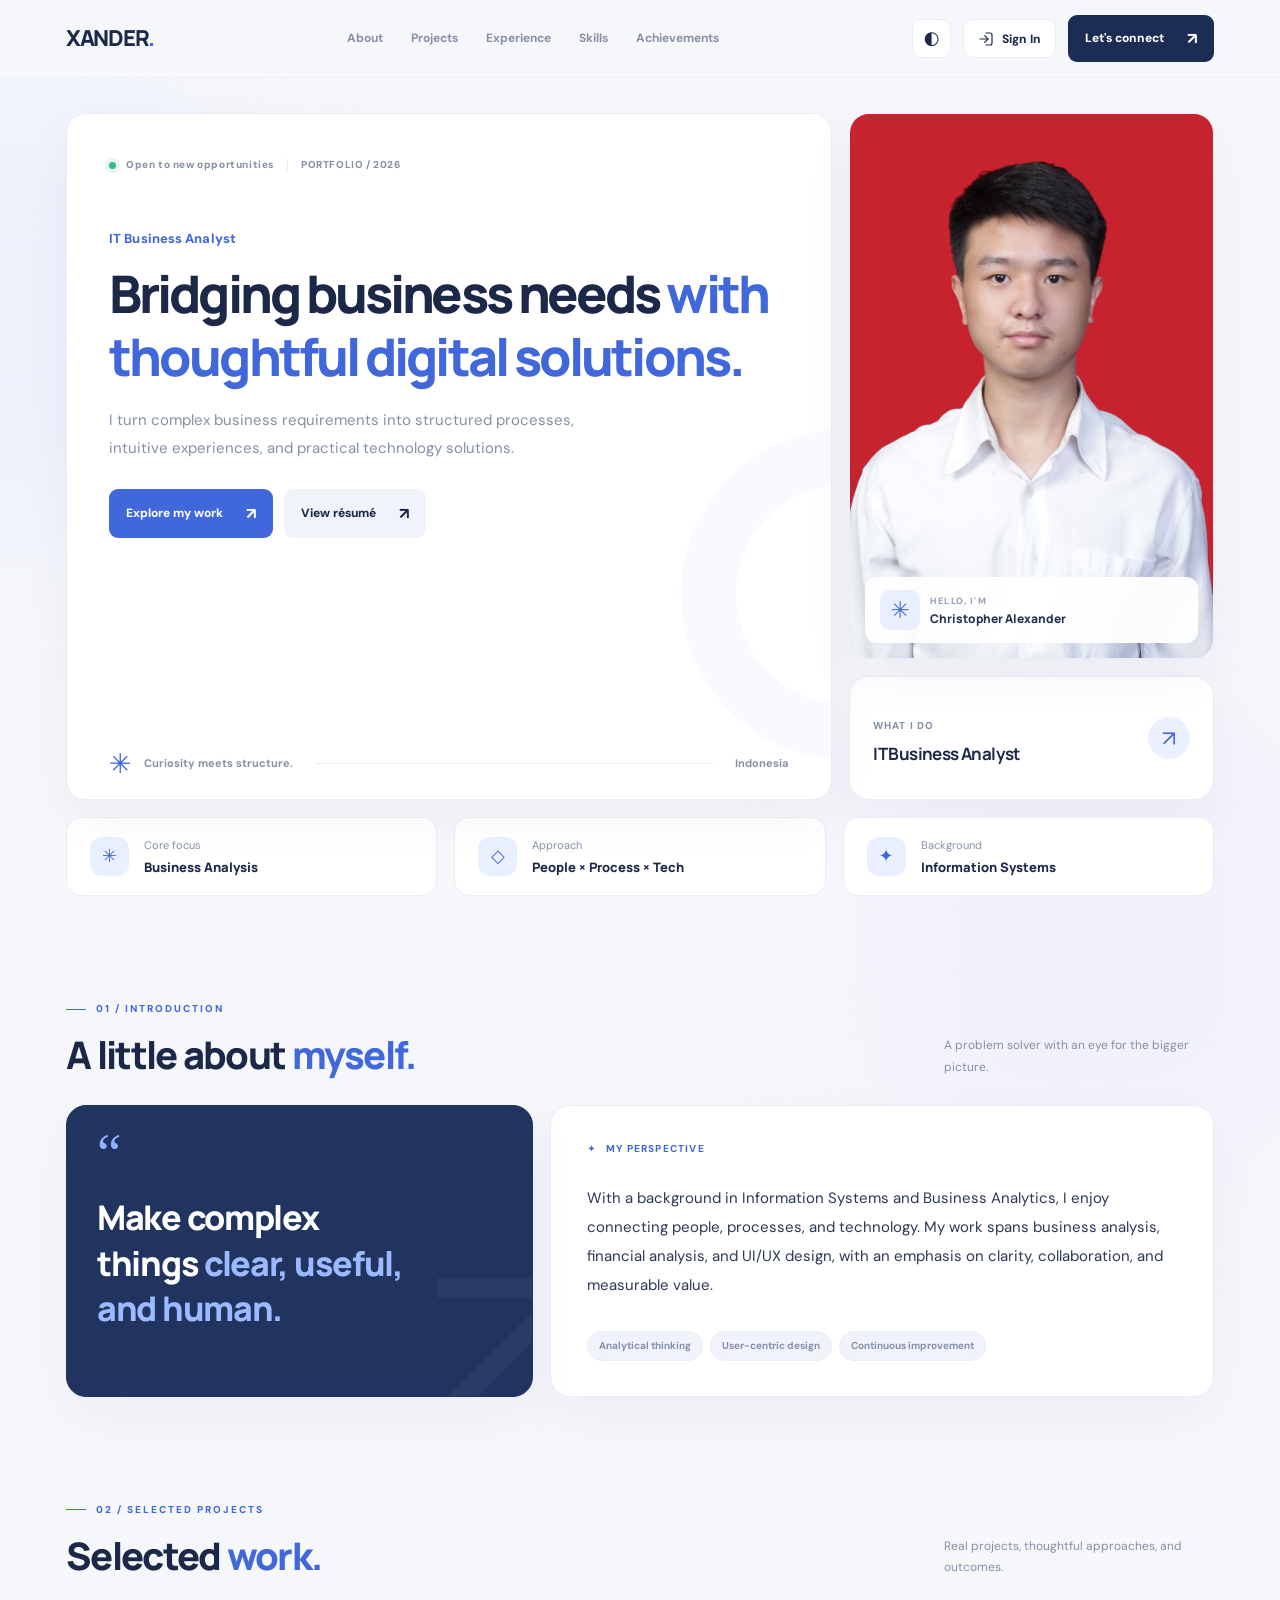
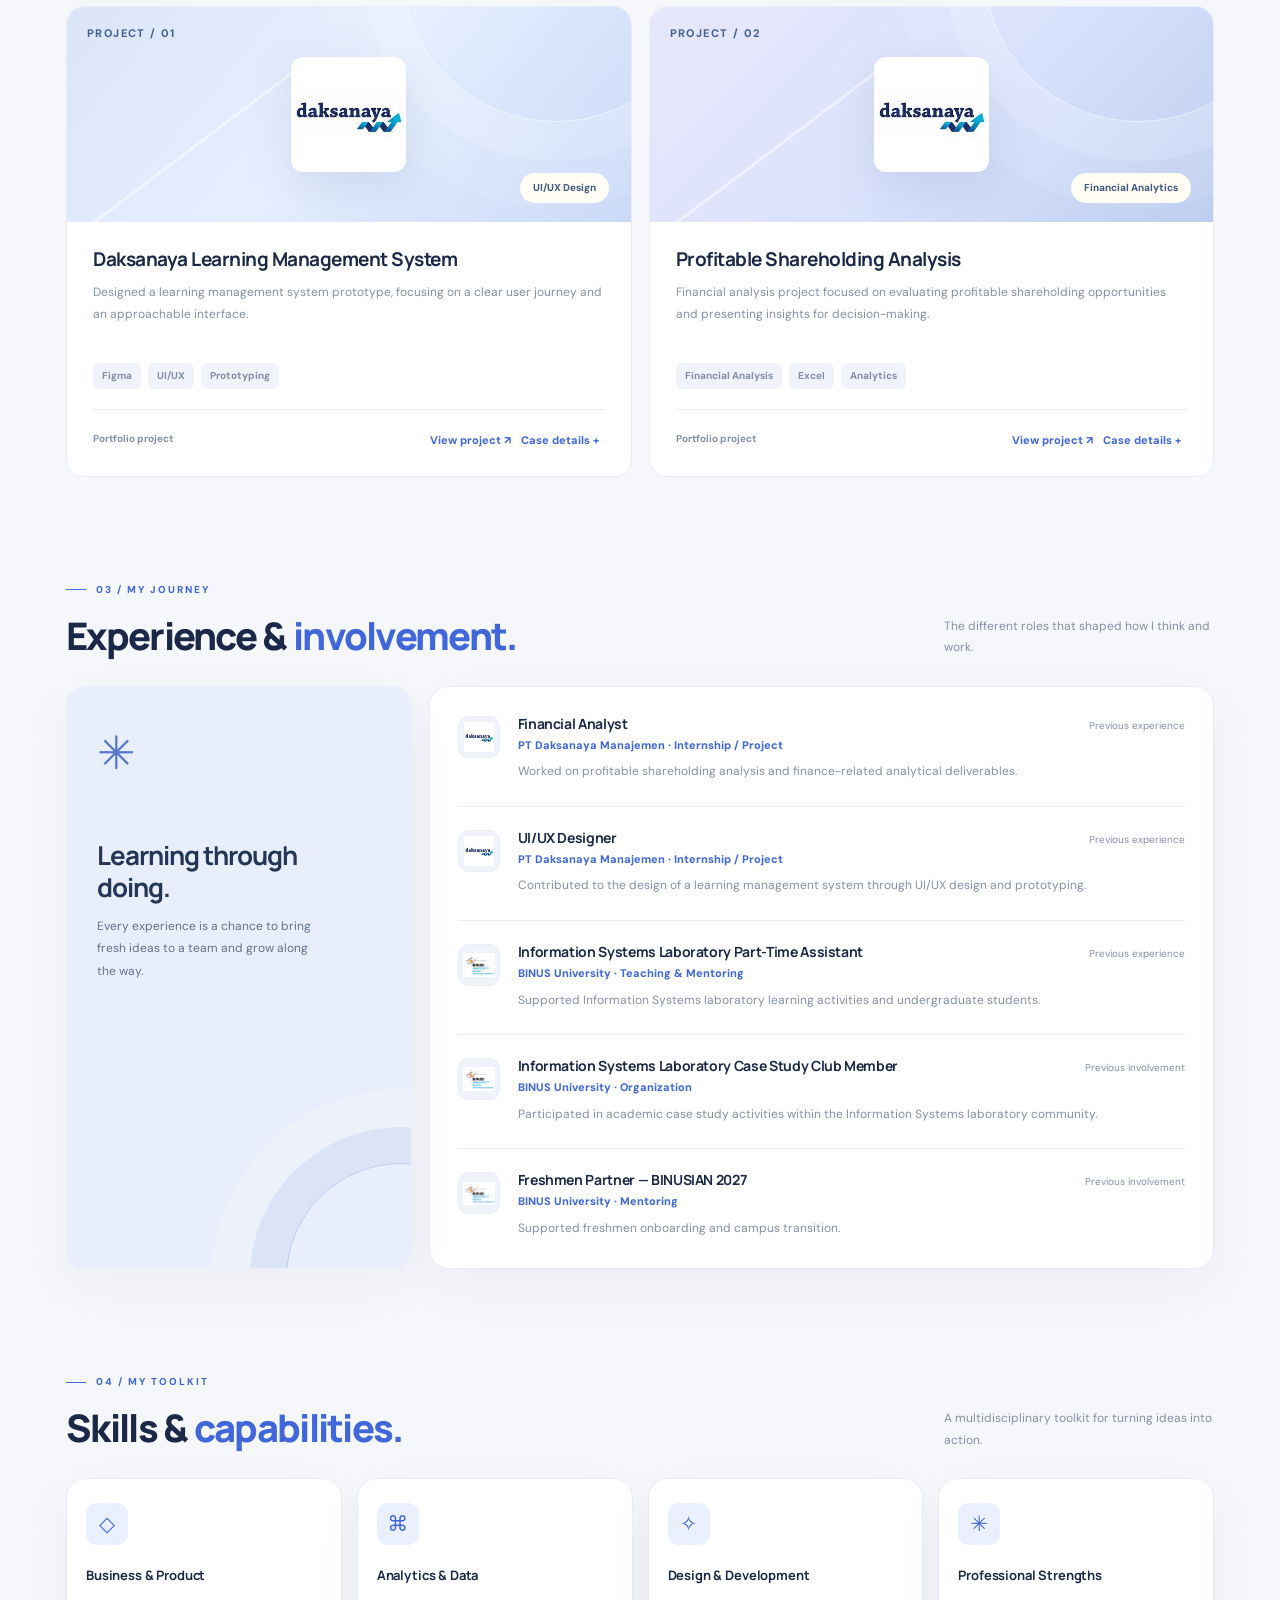
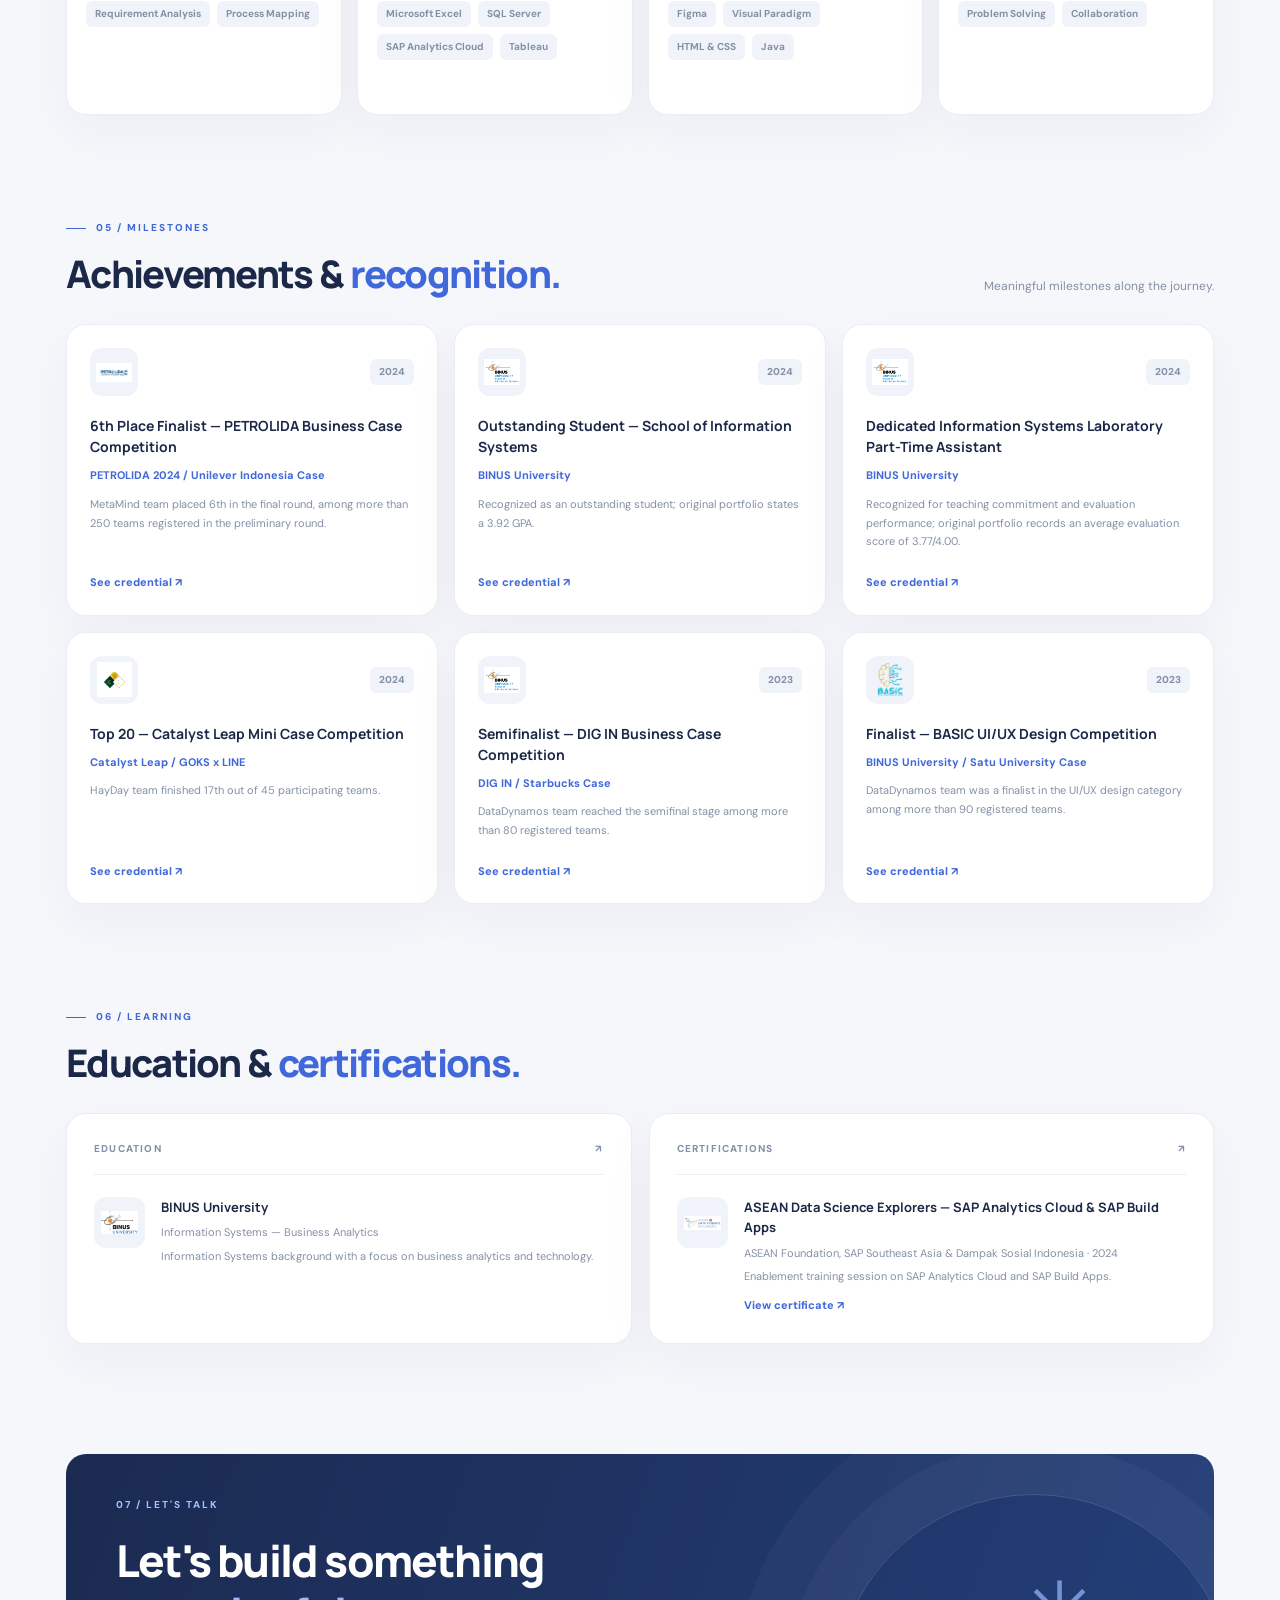
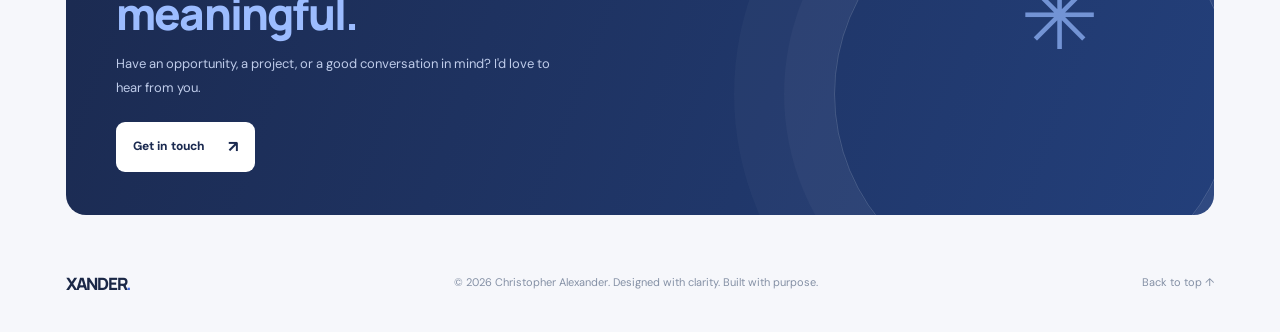
==== index.html @ 8db1879c "Initial commit - Xander Portfolio Website Initial commit - Xander Portfolio Website" ====
<!doctype html>
<html lang="en">
<head>
  <meta charset="UTF-8">
  <meta name="viewport" content="width=device-width, initial-scale=1">
  <meta name="theme-color" content="#f7f8fc">
  <meta name="description" content="Portfolio — selected work, experience, and insights in business analysis and technology.">
  <title>Christopher Alexander | Portfolio</title>
  <link rel="icon" type="image/svg+xml" href="assets/favicon.svg">
  <link rel="preconnect" href="https://fonts.googleapis.com">
  <link rel="preconnect" href="https://fonts.gstatic.com" crossorigin>
  <link href="https://fonts.googleapis.com/css2?family=DM+Sans:wght@400;500;600;700&family=Manrope:wght@400;500;600;700;800&display=swap" rel="stylesheet">
  <link rel="stylesheet" href="css/site.css">
  <script src="data/portfolio-fallback.js" defer></script>
  <script src="js/site.js" defer></script>
</head>
<body>
  <a class="skip-link" href="#main">Skip to content</a>
  <div class="ambient ambient-left" aria-hidden="true"></div>
  <div class="ambient ambient-right" aria-hidden="true"></div>
  <header class="site-header">
    <div class="shell header-inner">
      <a class="brand" id="brand" href="#top" aria-label="Back to top">XANDER<span class="brand-dot">.</span></a>
      <nav class="desktop-nav" aria-label="Main navigation">
        <a href="#about">About</a><a href="#work">Projects</a><a href="#experience">Experience</a><a href="#skills">Skills</a><a href="#achievements">Achievements</a>
      </nav>
      <div class="header-actions">
        <button class="theme-toggle" type="button" id="theme-toggle" title="Toggle color theme" aria-label="Toggle color theme">◐</button>
        <a class="header-sign-in" href="Sign-In.html" aria-label="Sign in to portfolio CMS">
          <svg viewBox="0 0 24 24" fill="none" stroke="currentColor" stroke-width="1.8" stroke-linecap="round" stroke-linejoin="round" aria-hidden="true" focusable="false"><path d="M10 17l5-5-5-5"/><path d="M15 12H3"/><path d="M12 3h6a3 3 0 0 1 3 3v12a3 3 0 0 1-3 3h-6"/></svg>
          <span>Sign In</span>
        </a>
        <a class="header-contact" href="#contact">Let's connect <span>↗</span></a>
        <button class="mobile-menu-btn" type="button" id="mobile-menu-btn" aria-label="Open navigation" aria-expanded="false">☰</button>
      </div>
    </div>
    <nav id="mobile-nav" class="mobile-nav shell" aria-label="Mobile navigation" hidden>
      <a href="#about">About</a><a href="#work">Projects</a><a href="#experience">Experience</a><a href="#skills">Skills</a><a href="#achievements">Achievements</a><a href="#contact">Contact</a>
    </nav>
  </header>
  <main id="main">
    <section id="top" class="shell hero-section">
      <div class="hero-grid">
        <div class="hero-main surface">
          <div class="intro-line"><span class="signal"></span><span id="availability">Open to new opportunities</span><span class="intro-line-separator"></span><span id="eyebrow">PORTFOLIO / 2026</span></div>
          <p class="hero-overline" id="hero-role">IT Business Analyst</p>
          <h1 id="hero-headline">Bridging business needs with <span>thoughtful digital solutions.</span></h1>
          <p class="hero-copy" id="hero-intro">I turn business requirements into meaningful digital experiences.</p>
          <div class="hero-buttons">
            <a class="btn btn-primary" href="#work">Explore my work <span>↗</span></a>
            <a class="btn btn-soft" id="cv-link" href="#" target="_blank" rel="noopener noreferrer">View résumé <span>↗</span></a>
          </div>
          <div class="hero-bottom"><span class="grid-mark">✳</span><span>Curiosity meets structure.</span><span class="hero-bottom-rule"></span><span id="hero-location">Indonesia</span></div>
        </div>
        <div class="hero-side">
          <div class="portrait-card surface">
            <img id="portrait" src="assets/profile.jpg" alt="Portrait of Christopher Alexander Sutandhya">
            <div class="portrait-caption"><span class="portrait-icon">✳</span><span><small>HELLO, I'M</small><strong id="portrait-name">Christopher Alexander</strong></span></div>
          </div>
          <div class="identity-card surface"><div><span class="meta-label">WHAT I DO</span><h2 id="identity-role">Business analysis<br>& digital solutions.</h2></div><span class="identity-icon">↗</span></div>
        </div>
      </div>
      <div id="highlights" class="highlights-grid"></div>
    </section>

    <section id="about" class="shell block-section section-reveal">
      <div class="section-heading section-heading-split"><div><p class="section-kicker"><span class="kicker-line"></span>01 / INTRODUCTION</p><h2>A little about <em>myself.</em></h2></div><p class="section-aside">A problem solver with an eye for the bigger picture.</p></div>
      <div class="about-grid"><div class="about-quote surface"><span class="quote-glyph">“</span><p>Make complex things <span>clear, useful, and human.</span></p><div class="quote-decoration">↗</div></div><div class="about-description surface"><div class="about-caption"><span class="mini-star">✦</span> MY PERSPECTIVE</div><p id="about-text"></p><div class="about-tags" id="about-tags"><span>Analytical thinking</span><span>User-centric design</span><span>Continuous improvement</span></div></div></div>
    </section>

    <section id="work" class="shell block-section section-reveal">
      <div class="section-heading"><div><p class="section-kicker"><span class="kicker-line"></span>02 / SELECTED PROJECTS</p><h2>Selected <em>work.</em></h2></div><p class="section-aside">Real projects, thoughtful approaches, and outcomes.</p></div>
      <div id="projects-list" class="projects-grid"></div>
      <div id="projects-empty" class="empty-state" hidden>No published projects yet.</div>
    </section>

    <section id="experience" class="shell block-section section-reveal">
      <div class="section-heading"><div><p class="section-kicker"><span class="kicker-line"></span>03 / MY JOURNEY</p><h2>Experience & <em>involvement.</em></h2></div><p class="section-aside">The different roles that shaped how I think and work.</p></div>
      <div class="experience-grid"><div class="exp-intro surface"><div class="exp-intro-star">✳</div><h3>Learning through doing.</h3><p>Every experience is a chance to bring fresh ideas to a team and grow along the way.</p><div class="exp-intro-orbit" aria-hidden="true"></div></div><div class="timeline surface" id="experience-list"></div></div>
    </section>

    <section id="skills" class="shell block-section section-reveal"><div class="section-heading"><div><p class="section-kicker"><span class="kicker-line"></span>04 / MY TOOLKIT</p><h2>Skills & <em>capabilities.</em></h2></div><p class="section-aside">A multidisciplinary toolkit for turning ideas into action.</p></div><div id="skills-list" class="skills-grid"></div></section>

    <section id="achievements" class="shell block-section section-reveal"><div class="section-heading"><div><p class="section-kicker"><span class="kicker-line"></span>05 / MILESTONES</p><h2>Achievements & <em>recognition.</em></h2></div><p class="section-aside">Meaningful milestones along the journey.</p></div><div id="achievements-list" class="awards-grid"></div></section>

    <section id="credentials" class="shell block-section section-reveal"><div class="section-heading"><div><p class="section-kicker"><span class="kicker-line"></span>06 / LEARNING</p><h2>Education & <em>certifications.</em></h2></div></div><div class="credentials-grid"><div class="credential-panel surface"><div class="panel-top"><span>EDUCATION</span><span>↗</span></div><div id="education-list"></div></div><div class="credential-panel surface"><div class="panel-top"><span>CERTIFICATIONS</span><span>↗</span></div><div id="certifications-list"></div></div></div></section>

    <section id="contact" class="shell contact-section section-reveal"><div class="contact-panel"><div class="contact-orb" aria-hidden="true"></div><p class="section-kicker contact-kicker">07 / LET'S TALK</p><h2>Let's build something <em>meaningful.</em></h2><p>Have an opportunity, a project, or a good conversation in mind? I'd love to hear from you.</p><div class="contact-actions"><a id="email-link" class="btn btn-white" href="mailto:christalexander2004@gmail.com">Get in touch <span>↗</span></a><a id="linkedin-link" class="contact-link" hidden>LinkedIn ↗</a><a id="github-link" class="contact-link" hidden>GitHub ↗</a></div><span class="contact-corner">✳</span></div></section>
  </main>
  <footer class="shell footer"><a class="brand footer-brand" href="#top" id="footer-brand">XANDER<span class="brand-dot">.</span></a><span id="footer-copy">© 2026 Christopher Alexander. Designed with clarity. Built with purpose.</span><a id="admin-link" href="Sign-In.html" hidden>Admin</a><a href="#top">Back to top ↑</a></footer>
  <div id="site-error" role="alert" class="load-error" hidden>Portfolio data could not be loaded. Check that data/portfolio.json and data/portfolio-fallback.js exist and are valid.</div>
</body>
</html>
---- css/site.css ----
:root{--bg:#f6f7fb;--surface:#fff;--ink:#1b2847;--text:#2c3855;--muted:#8490a5;--line:#e9edf5;--blue:#4168da;--blue-2:#688fea;--pale:#eaf0ff;--shade:#f0f3fa;--shadow:0 18px 54px rgba(36,52,88,.045);color-scheme:light;scroll-behavior:smooth}
:root[data-theme=dark]{--bg:#101629;--surface:#19223a;--ink:#edf3ff;--text:#ccd5e8;--muted:#9ba9c4;--line:#2c3651;--blue:#8aa9ff;--blue-2:#7595fa;--pale:#273556;--shade:#222e4b;--shadow:0 18px 54px rgba(0,0,0,.12);color-scheme:dark}
:root[data-accent=violet]{--blue:#8260d5;--blue-2:#a68df0;--pale:#f0eafe}
:root[data-accent=teal]{--blue:#159c98;--blue-2:#41b7b0;--pale:#e5f7f5}
*,*:before,*:after{box-sizing:border-box}html{overflow-x:clip}body{margin:0;min-width:320px;background:var(--bg);color:var(--text);font-family:'DM Sans',system-ui,sans-serif;font-size:15px;line-height:1.6;-webkit-font-smoothing:antialiased}h1,h2,h3,h4,p{margin-top:0}h1,h2,h3,h4,.brand{font-family:Manrope,system-ui,sans-serif}h1,h2,h3{color:var(--ink);line-height:1.21}a{color:inherit;text-decoration:none}button{font:inherit;cursor:pointer}img{display:block;max-width:100%}.shell{max-width:1192px;margin-inline:auto;padding-inline:22px}.surface{background:var(--surface);border:1px solid var(--line);border-radius:20px;box-shadow:var(--shadow)}.skip-link{position:absolute;top:-100px;left:16px;z-index:100;background:var(--surface);padding:12px}.skip-link:focus{top:12px}.ambient{position:absolute;z-index:-1;pointer-events:none;filter:blur(75px);opacity:.44}.ambient-left{width:420px;height:420px;top:100px;left:-210px;background:#e0eafe}.ambient-right{width:380px;height:400px;right:0;top:740px;background:#e8e8ff}body{overflow-x:hidden}.site-header{position:sticky;top:0;z-index:30;background:color-mix(in srgb,var(--bg) 86%,transparent);backdrop-filter:blur(18px);border-bottom:1px solid color-mix(in srgb,var(--line) 65%,transparent)}.header-inner{height:77px;display:flex;align-items:center;justify-content:space-between;gap:24px}.brand{font-size:22px;font-weight:800;letter-spacing:-1.3px;color:var(--ink)}.brand-dot{color:var(--blue)}.desktop-nav{display:flex;align-items:center;gap:28px}.desktop-nav a{font-size:12px;font-weight:700;color:var(--muted);transition:color .2s}.desktop-nav a:hover,.desktop-nav a:focus-visible{color:var(--blue)}.header-actions{display:flex;gap:12px;align-items:center}.header-contact,.btn{border:0;display:inline-flex;align-items:center;justify-content:center;gap:23px;font-weight:800;transition:transform .2s,background .2s,color .2s}.header-contact{padding:11px 17px;font-size:12px;border-radius:9px;color:#fff;background:#1c2d55}.header-contact:hover,.btn:hover{transform:translateY(-2px)}.header-contact span{font-size:16px}.theme-toggle,.mobile-menu-btn{height:39px;width:39px;border:1px solid var(--line);border-radius:10px;background:var(--surface);color:var(--ink);font-size:18px}.mobile-menu-btn{display:none}.mobile-nav{display:flex;gap:15px;flex-direction:column;padding-block:14px 20px}.mobile-nav[hidden]{display:none}.mobile-nav a{padding:8px 4px;font-weight:700;font-size:13px}
.hero-section{padding-top:35px}.hero-grid{display:grid;grid-template-columns:minmax(0,1.68fr) minmax(275px,.8fr);gap:17px}.hero-main{padding:43px 42px 22px;min-height:527px;display:flex;flex-direction:column;position:relative;overflow:hidden}.hero-main:after{content:'';position:absolute;width:330px;height:330px;right:-180px;bottom:40px;border:55px solid var(--pale);border-radius:50%;pointer-events:none;opacity:.32}.intro-line{display:flex;align-items:center;gap:10px;font-size:10px;letter-spacing:.6px;font-weight:800;color:var(--muted);position:relative;z-index:1}.signal{height:7px;width:7px;border-radius:50%;background:#31bd92;box-shadow:0 0 0 4px #e5f7ef}.intro-line-separator{height:12px;width:1px;background:var(--line);margin-inline:3px}.hero-overline{color:var(--blue);font-size:13px;font-weight:800;margin:56px 0 13px;letter-spacing:.1px}.hero-main h1{font-size:clamp(35px,4.05vw,55px);font-weight:800;letter-spacing:-2.9px;max-width:670px;margin-bottom:19px;position:relative;z-index:1}.hero-main h1 span{color:var(--blue)}.hero-copy{max-width:492px;color:var(--muted);line-height:1.85;font-size:15px;margin-bottom:26px;position:relative;z-index:1}.hero-buttons{display:flex;align-items:center;flex-wrap:wrap;gap:11px;position:relative;z-index:1}.btn{border-radius:9px;font-size:12px;padding:12px 17px;min-height:44px}.btn-primary{background:var(--blue);color:#fff}.btn-soft{background:var(--shade);color:var(--ink)}.btn span{font-size:16px}.hero-bottom{display:flex;gap:12px;align-items:center;color:var(--muted);font-size:11px;font-weight:700;margin-top:auto;padding-top:40px;position:relative;z-index:1}.grid-mark{color:var(--blue);font-size:27px;line-height:1}.hero-bottom-rule{height:1px;flex:1;background:var(--line);margin:0 10px}.hero-side{display:grid;grid-template-rows:minmax(0,1fr) 124px;gap:17px;min-width:0}.portrait-card{min-height:380px;overflow:hidden;position:relative;background:#e3e9f3}.portrait-card>img{height:100%;width:100%;object-fit:cover;object-position:center 22%;filter:none}.portrait-caption{position:absolute;bottom:15px;left:15px;right:15px;display:flex;align-items:center;gap:10px;padding:12px 14px;border:1px solid #ffffff70;background:#ffffffed;backdrop-filter:blur(8px);border-radius:12px;color:#263453}.portrait-caption .portrait-icon{display:grid;place-items:center;background:#e9efff;color:#4a70d3;border-radius:10px;height:40px;width:40px;font-size:23px}.portrait-caption small{display:block;letter-spacing:1.15px;font-weight:800;font-size:9px;color:#94a0b5}.portrait-caption strong{display:block;font:800 12px Manrope,sans-serif;margin-top:2px}.identity-card{padding:20px 23px;display:flex;align-items:center;justify-content:space-between;gap:12px;overflow:hidden}.meta-label{letter-spacing:1.1px;color:var(--muted);font-size:10px;font-weight:800}.identity-card h2{font-size:17px;letter-spacing:-.6px;margin:8px 0 0}.identity-icon{background:var(--pale);color:var(--blue);height:42px;width:42px;flex-shrink:0;display:grid;place-items:center;border-radius:50%;font-size:22px}.highlights-grid{margin-top:17px;display:grid;grid-template-columns:repeat(3,minmax(0,1fr));gap:17px}.highlight-card{background:var(--surface);border:1px solid var(--line);border-radius:15px;padding:19px 23px;display:flex;gap:15px;align-items:center}.highlight-symbol{font-size:18px;color:var(--blue);display:grid;place-items:center;height:39px;width:39px;flex-shrink:0;border-radius:12px;background:var(--pale)}.highlight-card .label{display:block;color:var(--muted);font-size:11px}.highlight-card strong{display:block;color:var(--ink);font:800 13px Manrope,sans-serif;margin-top:3px}
.block-section{padding-top:105px}.section-heading{display:flex;align-items:end;justify-content:space-between;gap:25px;margin-bottom:27px}.section-kicker{font-weight:800;letter-spacing:2px;font-size:10px;color:var(--blue);display:flex;gap:10px;align-items:center;margin-bottom:15px}.kicker-line{height:1px;width:20px;background:var(--blue)}.section-heading h2{font-weight:800;font-size:clamp(26px,3vw,38px);letter-spacing:-1.7px;margin:0}.section-heading h2 em{color:var(--blue);font-style:normal}.section-aside{font-size:12px;line-height:1.8;max-width:270px;color:var(--muted);margin:0}.about-grid{display:grid;grid-template-columns:.95fr 1.35fr;gap:17px}.about-quote{min-height:265px;background:#20345f;border-color:#20345f;color:white;padding:30px;position:relative;overflow:hidden}.quote-glyph{color:#91b0ff;font-size:55px;font-family:Georgia,serif;line-height:.65}.about-quote p{color:white;font:800 clamp(23px,2.8vw,34px)/1.34 Manrope,sans-serif;letter-spacing:-1.3px;max-width:320px;margin-top:16px;position:relative;z-index:1}.about-quote p span{color:#9bbaff}.quote-decoration{position:absolute;right:-55px;bottom:-85px;font-size:260px;color:#ffffff0a;line-height:1}.about-description{padding:35px 36px;display:flex;flex-direction:column;justify-content:space-between}.about-caption{font-weight:800;color:var(--blue);letter-spacing:1.2px;font-size:10px}.mini-star{margin-right:6px}.about-description>p{font-size:15px;line-height:1.95;color:var(--text);margin:18px 0 22px}.about-tags{display:flex;flex-wrap:wrap;gap:7px}.about-tags span{border:1px solid var(--line);background:var(--shade);border-radius:50px;padding:6px 11px;font-size:10px;font-weight:700;color:var(--muted)}.projects-grid{display:grid;grid-template-columns:repeat(2,minmax(0,1fr));gap:17px}.project-card{background:var(--surface);border:1px solid var(--line);border-radius:18px;overflow:hidden;transition:transform .2s,box-shadow .2s}.project-card:hover{transform:translateY(-4px);box-shadow:0 18px 36px #27385b12}.project-visual{height:215px;background:linear-gradient(130deg,#dce5f7,#e6efff 48%,#cad9f7);padding:27px;display:flex;align-items:center;justify-content:center;position:relative;overflow:hidden}.project-visual:before{content:'';height:310px;width:310px;border:1px solid #fff9;border-radius:50%;position:absolute;top:-195px;right:-80px;box-shadow:0 0 0 39px #ffffff23,0 0 0 85px #ffffff13}.project-visual:after{content:'';position:absolute;width:60%;height:3px;background:#ffffff79;transform:rotate(-37deg);bottom:25%;left:-12%}.project-visual.alt{background:linear-gradient(135deg,#e8e7fb,#d9e2fc 55%,#bdceef)}.project-visual img{max-height:115px;max-width:160px;object-fit:contain;position:relative;z-index:1;border-radius:12px;filter:drop-shadow(0 14px 23px #203a611c)}.project-num{position:absolute;top:18px;left:20px;font-size:11px;font-weight:800;color:#446194;letter-spacing:1.4px}.project-type{position:absolute;bottom:19px;right:22px;border-radius:30px;padding:7px 13px;background:#fffdf4;color:#425b82;font-size:10px;font-weight:800}.project-body{padding:26px 26px 25px}.project-body h3{font-size:19px;letter-spacing:-.5px;margin-bottom:10px}.project-body p{color:var(--muted);font-size:12px;line-height:1.85;min-height:63px;margin-bottom:19px}.project-tags{display:flex;flex-wrap:wrap;gap:7px;margin-bottom:20px}.project-tags span{background:var(--shade);padding:5px 9px;border-radius:6px;font-size:10px;color:var(--muted);font-weight:800}.project-bottom{display:flex;align-items:center;justify-content:space-between;padding-top:17px;border-top:1px solid var(--line)}.project-bottom .muted{font-size:10px;color:var(--muted);font-weight:700}.project-bottom a,.project-bottom button{color:var(--blue);font-size:11px;font-weight:800;border:none;background:none}.project-card .case-details{font-size:12px;color:var(--text);background:var(--shade);border-radius:10px;padding:14px;margin:12px 0}.case-details p{margin:4px 0 12px;min-height:0}.empty-state{border:1px dashed var(--line);border-radius:12px;color:var(--muted);padding:40px;text-align:center}.experience-grid{display:grid;grid-template-columns:.55fr 1.25fr;gap:17px}.exp-intro{background:#e8eefb;border-color:#e8eefb;padding:30px;position:relative;min-height:360px;overflow:hidden}.exp-intro-star{font-size:46px;color:#5677cb;margin-bottom:50px}.exp-intro h3{font-size:26px;letter-spacing:-1px;max-width:200px;margin-bottom:12px;color:#243558}.exp-intro p{font-size:12px;line-height:1.85;color:#61718d;max-width:230px;position:relative;z-index:1}.exp-intro-orbit{position:absolute;height:230px;width:230px;border:1px solid #bccbec;border-radius:50%;bottom:-125px;right:-105px;box-shadow:0 0 0 36px #dae4f6,0 0 0 74px #edf2fa}.timeline{padding:6px 28px}.timeline-item{display:flex;gap:18px;padding:23px 0;position:relative}.timeline-item+.timeline-item{border-top:1px solid var(--line)}.timeline-logo{width:42px;height:42px;flex:none;border:1px solid var(--line);border-radius:11px;background:var(--shade);display:grid;place-items:center;overflow:hidden}.timeline-logo img{max-width:32px;max-height:30px;object-fit:contain}.timeline-content{flex:1}.timeline-top{display:flex;justify-content:space-between;align-items:baseline;gap:10px}.timeline-top h3{font-size:14px;letter-spacing:-.35px;margin-bottom:4px}.timeline-period{font-size:10px;color:var(--muted);white-space:nowrap}.timeline-company{color:var(--blue);font-size:11px;font-weight:800;margin:0 0 7px}.timeline-content>p:last-child{color:var(--muted);font-size:12px;line-height:1.8;margin:0}.skills-grid{display:grid;grid-template-columns:repeat(4,minmax(0,1fr));gap:15px}.skill-group{padding:24px 19px;min-height:237px}.skill-group-icon{color:var(--blue);background:var(--pale);height:42px;width:42px;display:grid;place-items:center;border-radius:11px;font-size:21px;margin-bottom:23px}.skill-group h3{font-size:13px;letter-spacing:-.15px;margin-bottom:17px}.skill-chips{display:flex;flex-wrap:wrap;gap:7px}.skill-chips span{color:var(--muted);font-size:10px;background:var(--shade);padding:5px 9px;border-radius:6px;font-weight:700}.awards-grid{display:grid;grid-template-columns:repeat(3,minmax(0,1fr));gap:16px}.award-card{padding:23px;min-height:255px;display:flex;flex-direction:column}.award-top{display:flex;justify-content:space-between;align-items:center}.award-logo{width:48px;height:48px;display:grid;place-items:center;border-radius:12px;background:var(--shade);overflow:hidden}.award-logo img{max-width:36px;max-height:35px;object-fit:contain}.award-year{font-size:10px;background:var(--shade);padding:5px 9px;border-radius:6px;color:var(--muted);font-weight:800}.award-card h3{font-size:14px;line-height:1.5;margin:19px 0 9px}.award-card p{font-size:11px;color:var(--muted);line-height:1.7;margin-bottom:10px}.award-issuer{color:var(--blue)!important;font-weight:700}.award-card a{color:var(--blue);font-size:11px;font-weight:800;margin-top:auto;padding-top:13px}.credentials-grid{display:grid;grid-template-columns:1fr 1fr;gap:17px}.credential-panel{padding:27px;min-height:215px}.panel-top{display:flex;justify-content:space-between;border-bottom:1px solid var(--line);padding-bottom:17px;color:var(--muted);font-size:10px;letter-spacing:1.2px;font-weight:800}.credential{display:flex;gap:16px;padding:22px 0 0}.credential-icon{width:51px;height:51px;background:var(--shade);border-radius:12px;display:grid;place-items:center;flex-shrink:0}.credential-icon img{max-width:37px;max-height:37px;object-fit:contain}.credential h3{font-size:13px;line-height:1.55;margin-bottom:7px}.credential p{color:var(--muted);font-size:11px;line-height:1.6;margin-bottom:6px}.credential a{font-size:11px;color:var(--blue);font-weight:800}.contact-section{padding-top:110px;padding-bottom:55px}.contact-panel{min-height:310px;position:relative;overflow:hidden;background:linear-gradient(110deg,#1b2a50,#233f7a);border-radius:20px;padding:43px 50px;color:#fff}.contact-kicker{color:#a2bfff}.contact-panel h2{color:#fff;font-size:clamp(30px,4vw,44px);font-weight:800;letter-spacing:-1.8px;max-width:620px;position:relative;z-index:1;margin:21px 0 12px}.contact-panel h2 em{color:#9cbcff;font-style:normal}.contact-panel>p:not(.contact-kicker){font-size:13px;color:#bfccea;max-width:440px;line-height:1.8;position:relative;z-index:1}.contact-actions{display:flex;align-items:center;flex-wrap:wrap;gap:20px;margin-top:23px;position:relative;z-index:1}.btn-white{background:#fff;color:#1b2a50}.contact-link{font-size:12px;font-weight:800;color:#e0e9fa}.contact-orb{position:absolute;height:400px;width:400px;border:1px solid #ffffff2a;border-radius:50%;right:-20px;top:40px;box-shadow:0 0 0 50px #ffffff08,0 0 0 100px #ffffff07}.contact-corner{position:absolute;right:115px;top:88px;color:#96baff;font-size:94px;opacity:.7}.footer{display:flex;align-items:center;justify-content:space-between;gap:15px;padding-bottom:35px}.footer-brand{font-size:17px}.footer span:not(.brand-dot),.footer>a:not(.brand){color:var(--muted);font-size:11px}.footer>a:hover{color:var(--blue)}.load-error{position:fixed;bottom:14px;left:14px;right:14px;margin:auto;max-width:700px;z-index:55;background:#fff2ea;color:#9a3620;border:1px solid #e9b8a5;border-radius:12px;padding:16px;text-align:center}.section-reveal{opacity:1}
@media(max-width:1000px){.desktop-nav{gap:15px}.desktop-nav a{font-size:11px}.hero-grid{grid-template-columns:minmax(0,1.35fr) minmax(255px,.8fr)}.hero-main{padding:35px 30px 22px}.hero-main h1{letter-spacing:-2px}.skills-grid{grid-template-columns:repeat(2,1fr)}.awards-grid{grid-template-columns:repeat(2,1fr)}}
@media(max-width:760px){.shell{padding-inline:17px}.header-inner{height:67px}.desktop-nav,.header-contact{display:none}.mobile-menu-btn{display:block}.hero-section{padding-top:17px}.hero-grid{grid-template-columns:1fr}.hero-main{min-height:auto;padding:28px 24px 23px}.hero-main h1{font-size:clamp(34px,7.8vw,49px);letter-spacing:-1.9px}.hero-overline{margin-top:45px}.hero-bottom{padding-top:33px}.hero-side{grid-template-columns:1fr 1fr;grid-template-rows:235px}.portrait-card{min-height:0}.identity-card{padding:18px;align-items:flex-start}.identity-card h2{font-size:16px}.identity-icon{display:none}.portrait-caption{left:10px;right:10px;bottom:10px;padding:9px;gap:6px}.portrait-caption strong{font-size:10px}.portrait-caption .portrait-icon{width:30px;height:30px;font-size:15px}.highlights-grid{grid-template-columns:repeat(3,1fr);gap:9px}.highlight-card{padding:15px 10px;gap:6px;flex-direction:column;text-align:center}.highlight-card strong{font-size:11px}.highlight-card .label{font-size:9px}.highlight-symbol{height:30px;width:30px;font-size:14px}.block-section{padding-top:78px}.section-heading{align-items:start;flex-direction:column;gap:9px}.section-aside{max-width:100%}.about-grid,.experience-grid,.credentials-grid{grid-template-columns:1fr}.about-quote{min-height:210px}.about-description{padding:28px}.exp-intro{min-height:225px}.exp-intro-star{margin-bottom:13px}.exp-intro h3{max-width:none}.projects-grid{grid-template-columns:1fr}.project-visual{height:210px}.contact-panel{padding:34px 27px}.contact-corner{right:0;opacity:.22}.footer{flex-wrap:wrap}.footer span:not(.brand-dot){order:3;width:100%;text-align:center}}
@media(max-width:480px){.hero-side{grid-template-columns:1fr;grid-template-rows:315px 96px}.portrait-card>img{object-position:center 27%}.identity-card{align-items:center}.identity-icon{display:grid}.intro-line{font-size:9px;flex-wrap:wrap}.highlights-grid{grid-template-columns:1fr}.highlight-card{flex-direction:row;justify-content:flex-start;padding:13px 19px;text-align:left}.highlight-symbol{height:34px;width:34px}.awards-grid,.skills-grid{grid-template-columns:1fr}.timeline{padding-inline:16px}.timeline-item{gap:10px}.timeline-top{flex-direction:column;gap:0}.timeline-period{margin-bottom:7px}.section-heading h2{font-size:28px}.hero-buttons{align-items:stretch}.btn{padding-inline:13px}.about-quote p{font-size:25px}.contact-panel h2{font-size:31px}}
@media(prefers-reduced-motion:reduce){*,*:before,*:after{scroll-behavior:auto!important;transition:none!important}}

/* Public header: persistent CMS sign-in link (works on local file:// and GitHub Pages). */
.header-sign-in {
  display: inline-flex;
  align-items: center;
  justify-content: center;
  gap: 8px;
  min-height: 39px;
  padding: 0 14px;
  border: 1px solid var(--line);
  border-radius: 10px;
  background: var(--surface);
  color: var(--ink);
  font-size: 12px;
  font-weight: 800;
  line-height: 1;
  white-space: nowrap;
  transition: border-color .2s, color .2s, background .2s, transform .2s;
}
.header-sign-in svg { width: 16px; height: 16px; flex: none; }
.header-sign-in:hover {
  color: var(--blue);
  border-color: var(--blue);
  background: var(--pale);
  transform: translateY(-1px);
}
.header-sign-in:focus-visible { outline: 3px solid var(--blue); outline-offset: 3px; }
@media (max-width: 480px) {
  .header-inner { gap: 10px; }
  .brand { font-size: 19px; }
  .header-actions { gap: 7px; }
  .header-sign-in { padding-inline: 9px; gap: 6px; min-height: 36px; font-size: 11px; border-radius: 9px; }
  .header-sign-in svg { width: 14px; height: 14px; }
  .theme-toggle, .mobile-menu-btn { width: 35px; height: 36px; border-radius: 9px; }
}
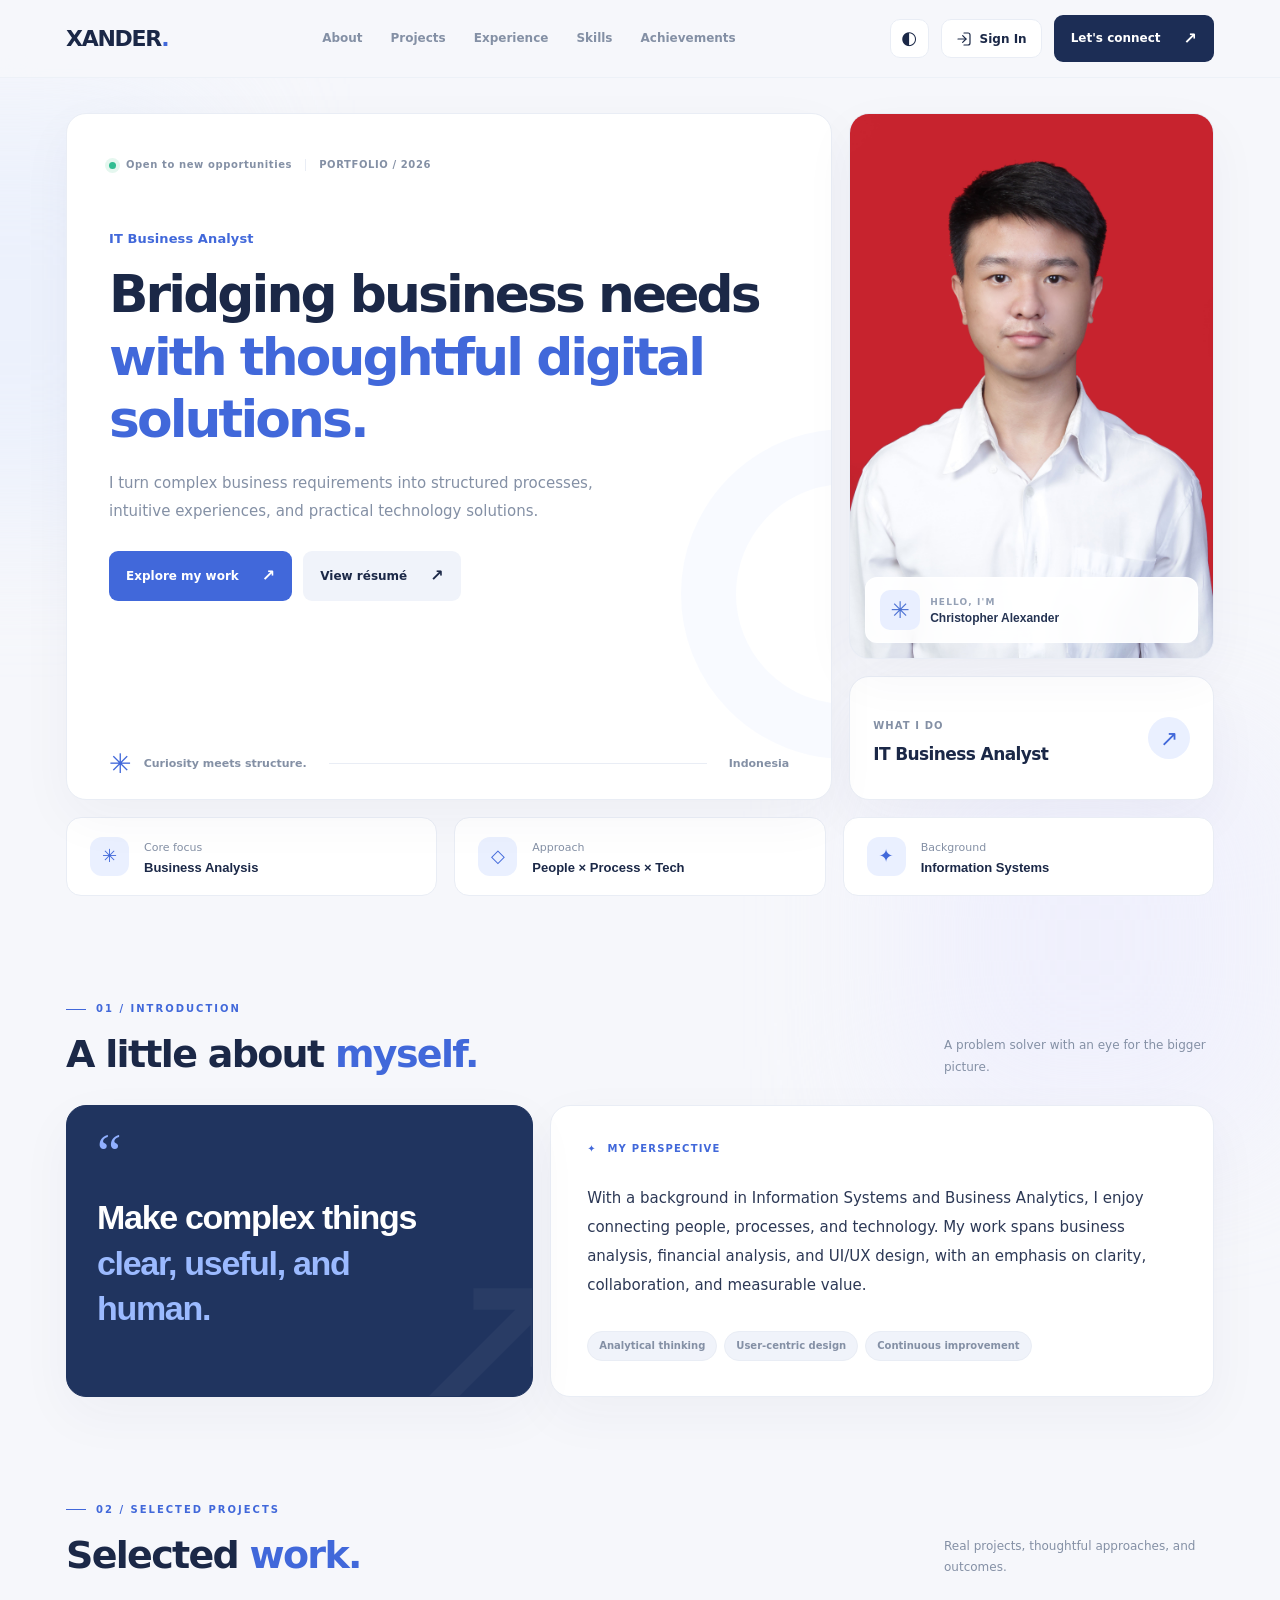
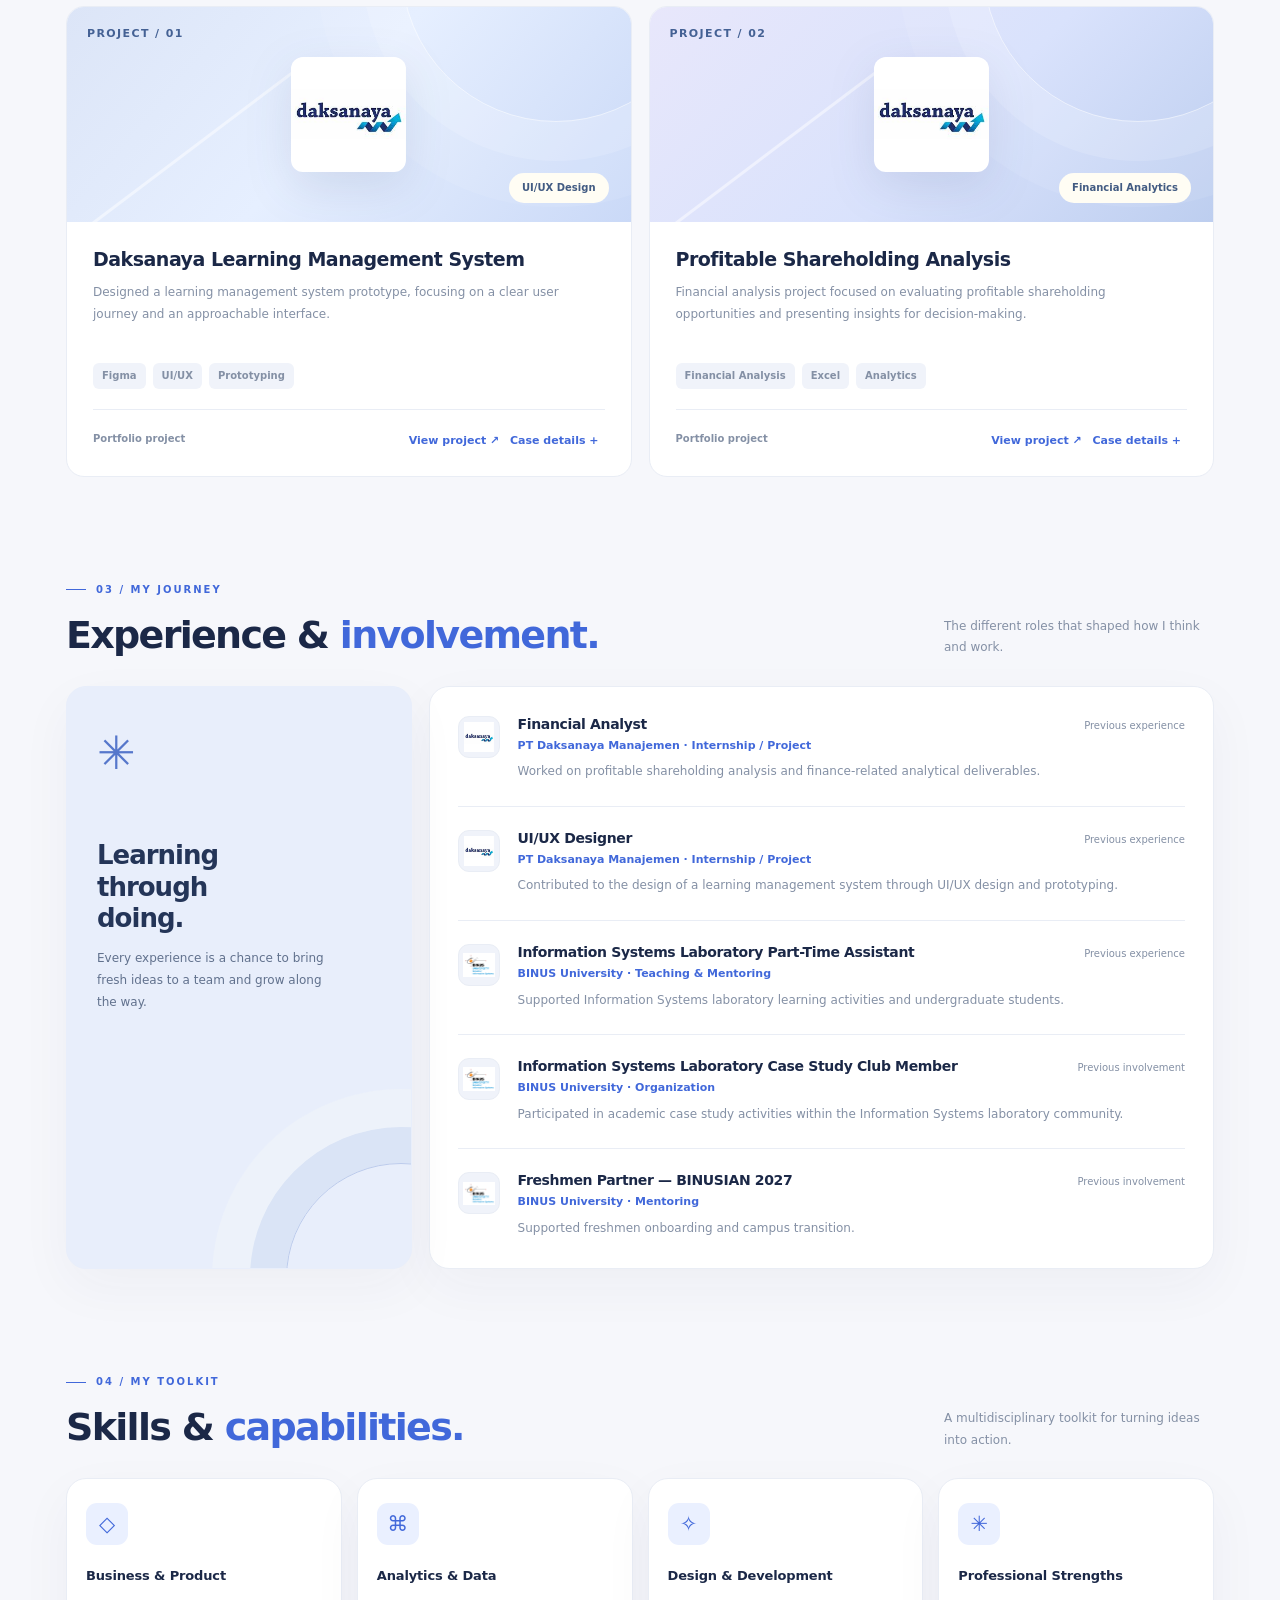
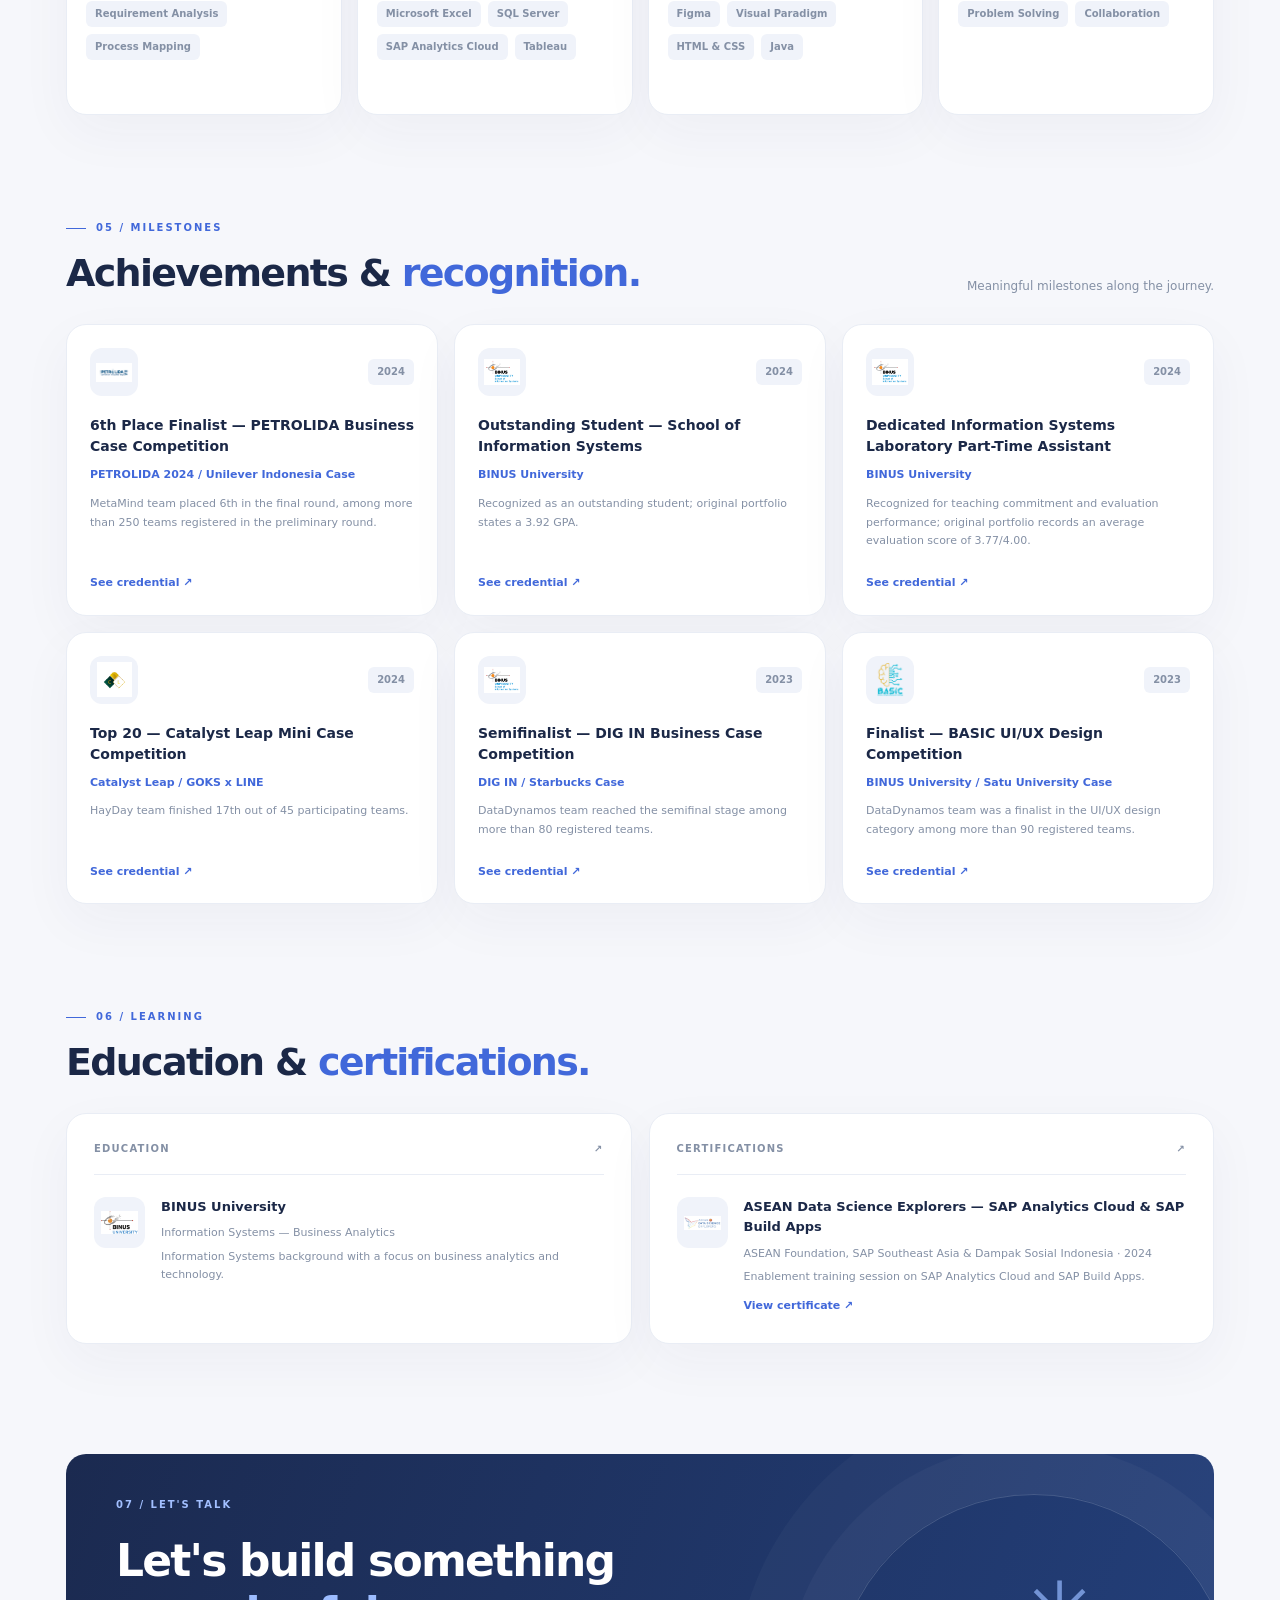
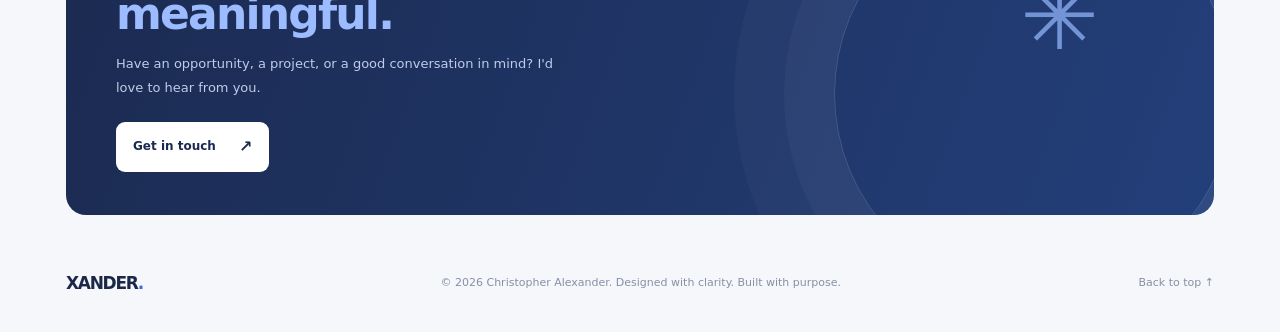
==== commit b259b297: "Enhancement Security And Bugfixing 1. Dari segi security, ketika saya mengakses untuk hit ke data/po" ====
--- a/index.html
+++ b/index.html
@@ -1,7 +1,7 @@
 <!doctype html>
 <html lang="en">
 <head>
-  <meta charset="UTF-8">
+  <meta charset="UTF-8"><meta http-equiv="Content-Security-Policy" content="default-src 'self'; script-src 'self'; style-src 'self' 'unsafe-inline' https://fonts.googleapis.com; font-src 'self' https://fonts.gstatic.com; img-src 'self' https: data: blob:; connect-src 'self' https://api.github.com; frame-src 'self'; base-uri 'self'; object-src 'none'; form-action 'self'">
   <meta name="viewport" content="width=device-width, initial-scale=1">
   <meta name="theme-color" content="#f7f8fc">
   <meta name="description" content="Portfolio — selected work, experience, and insights in business analysis and technology.">
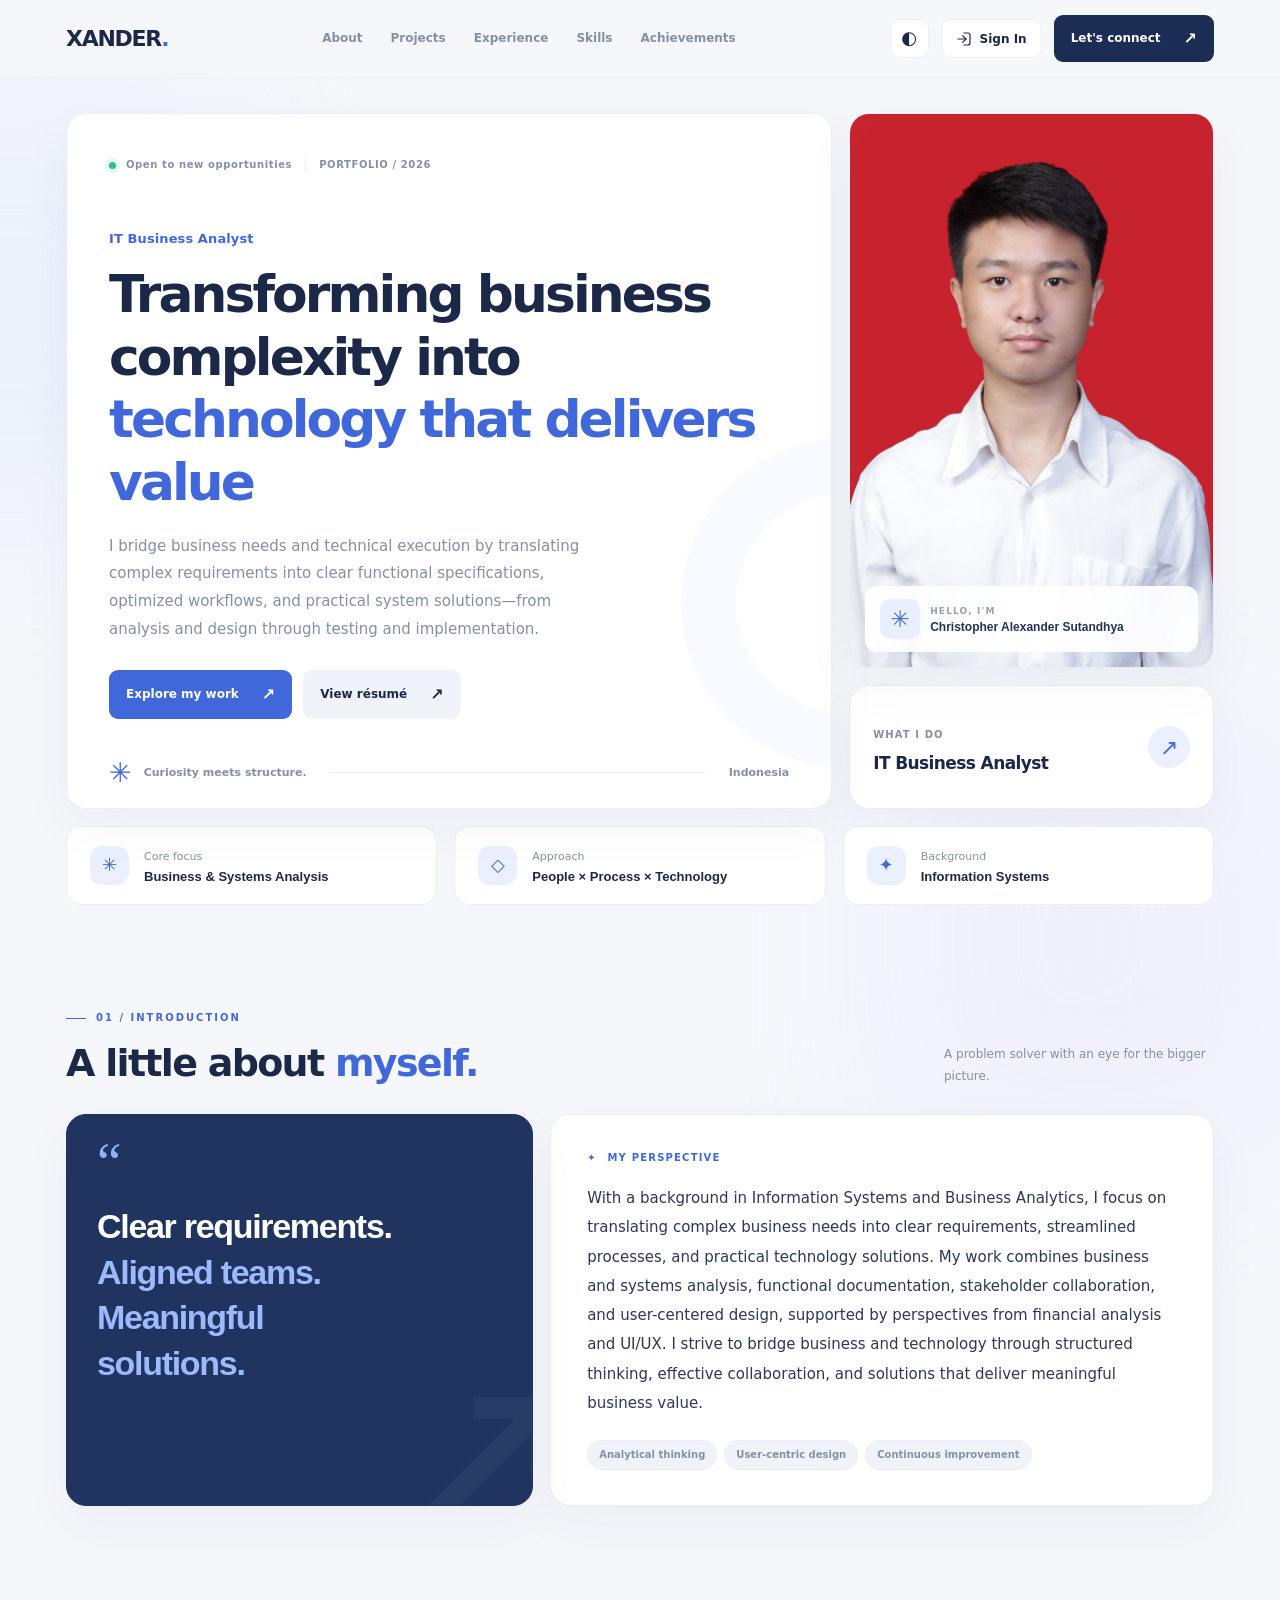
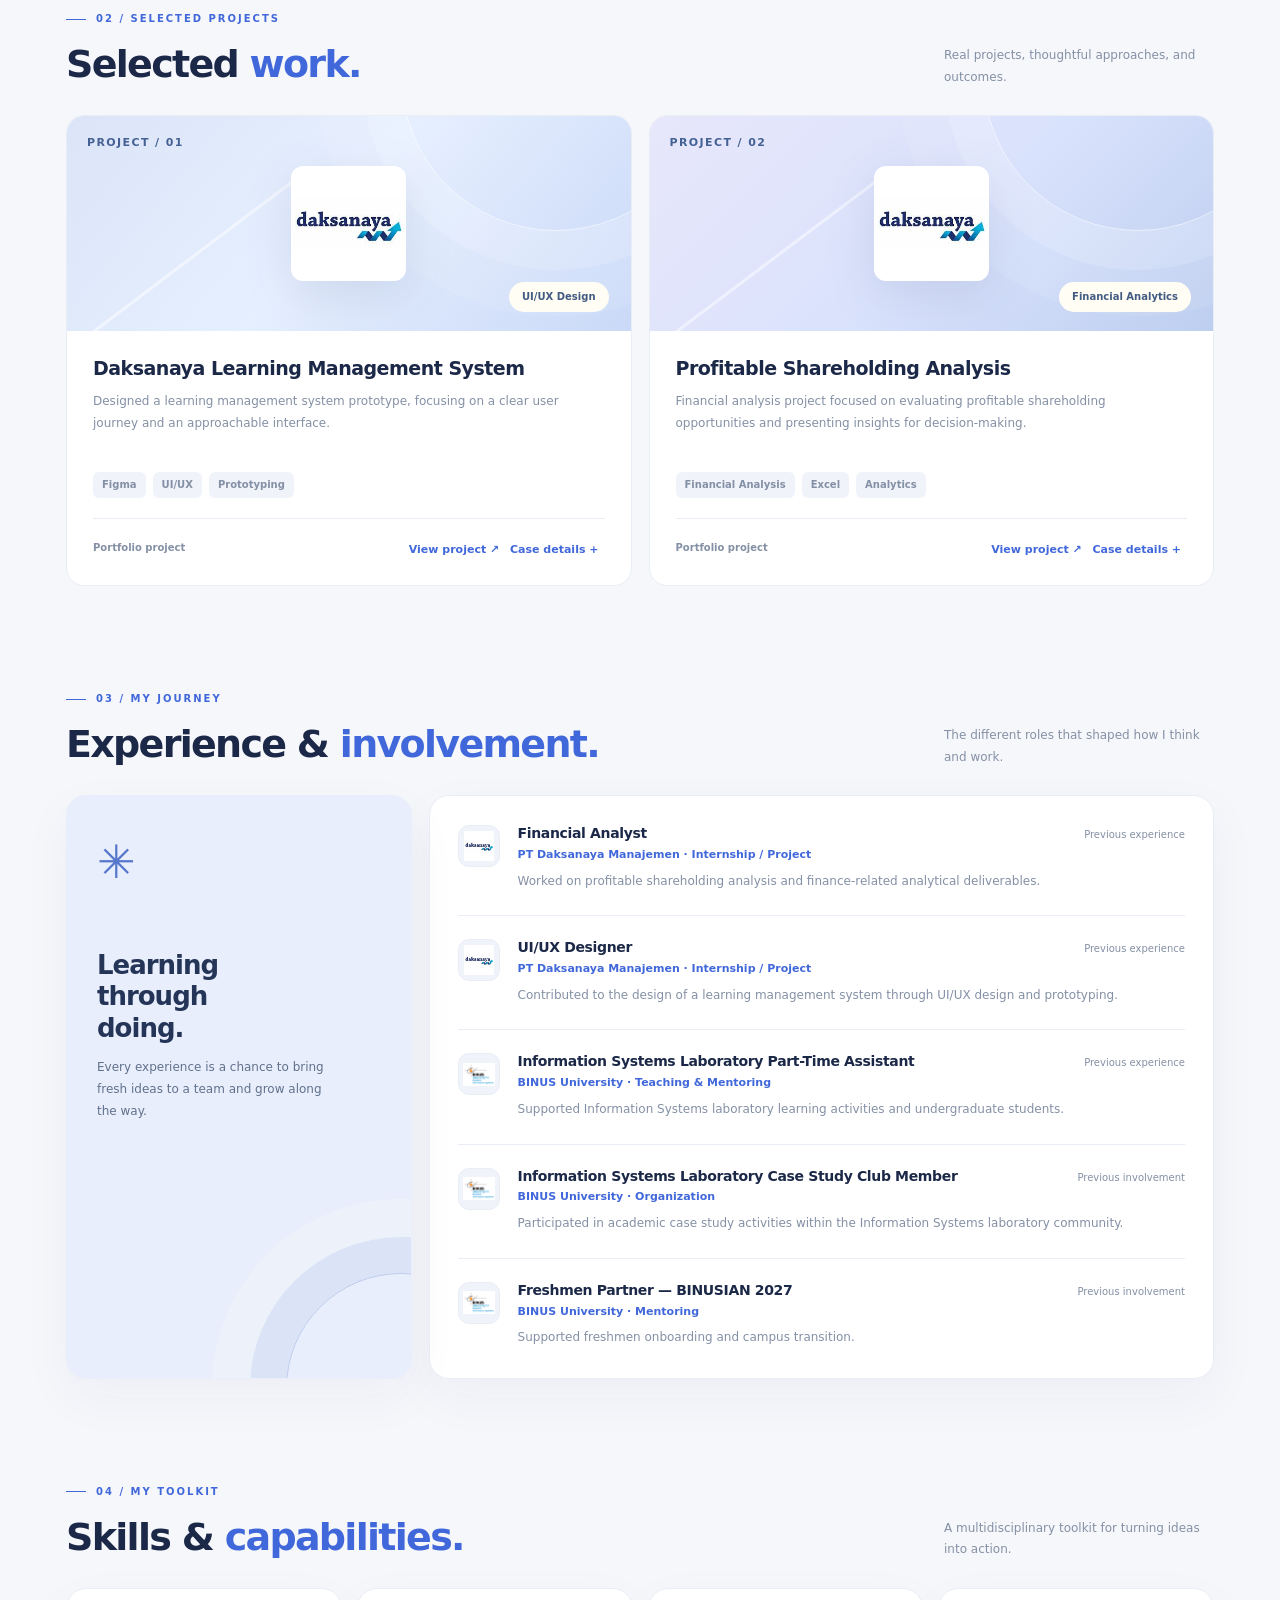
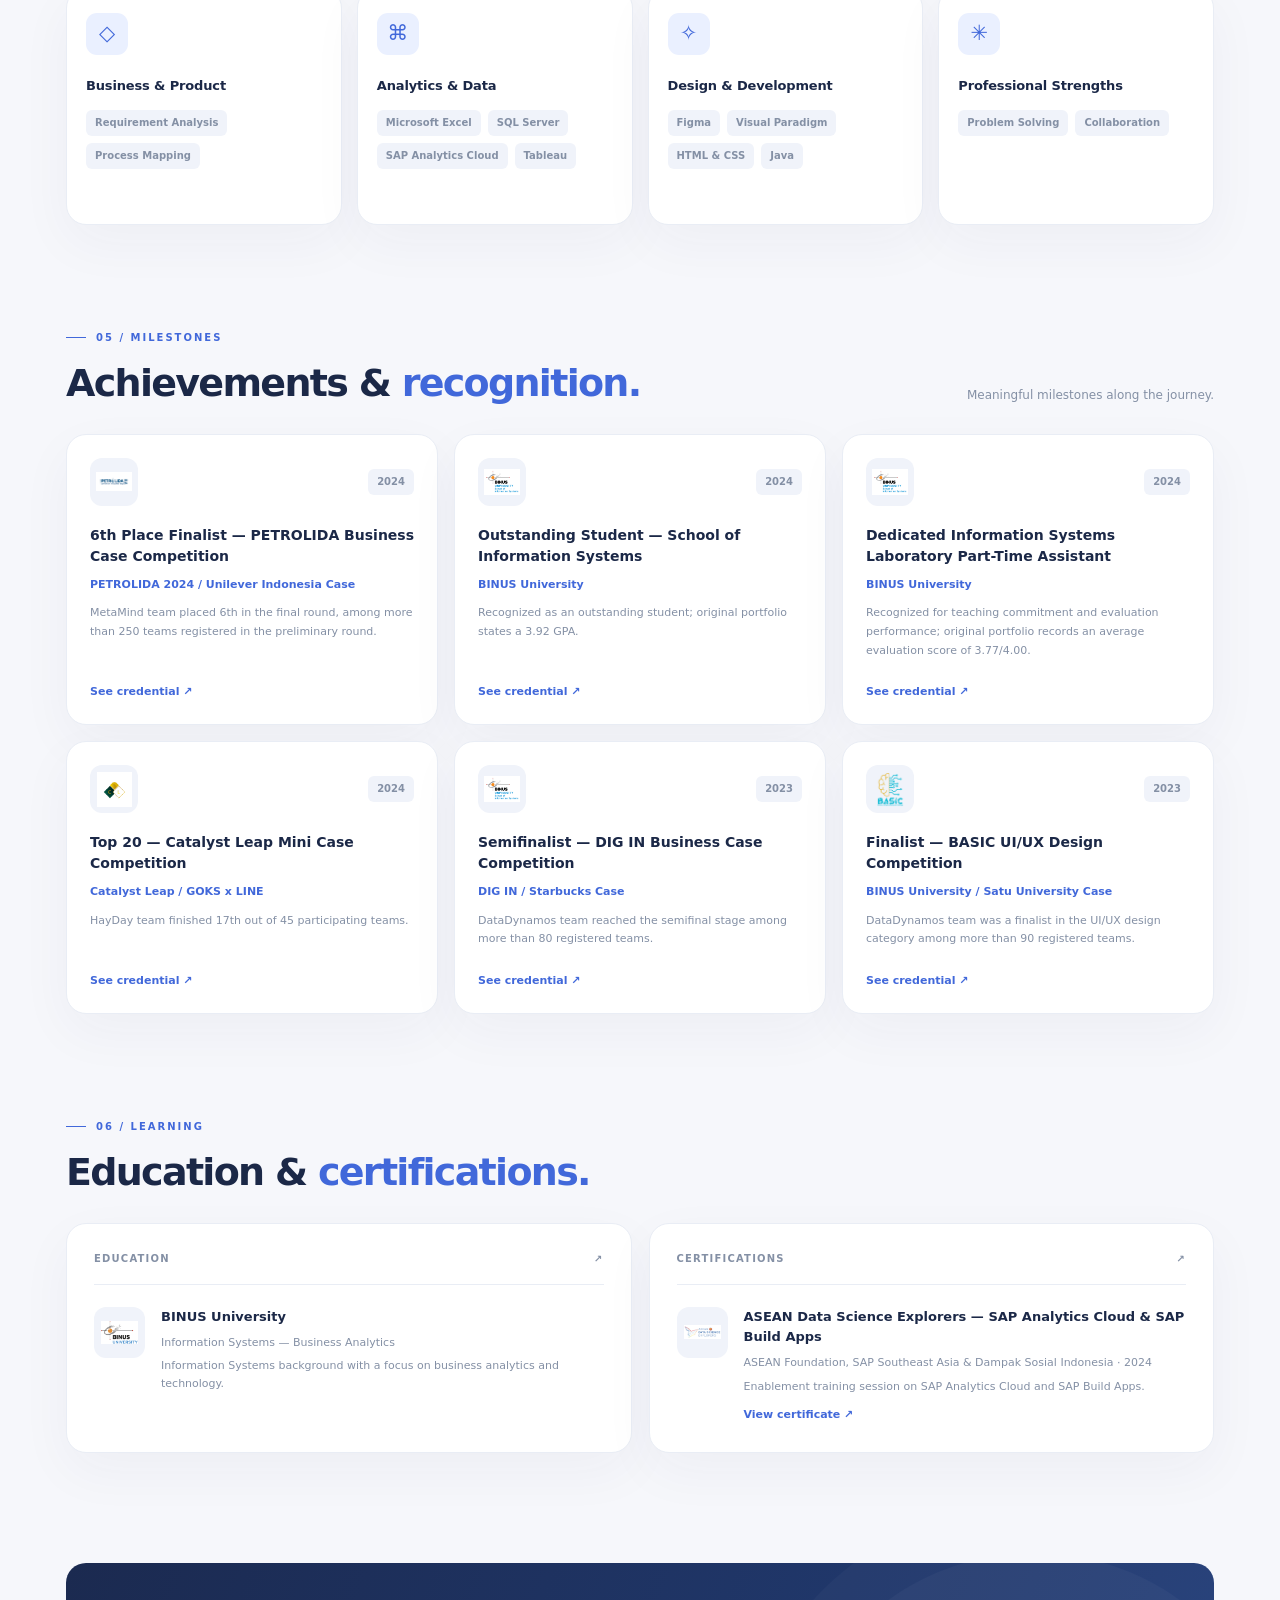
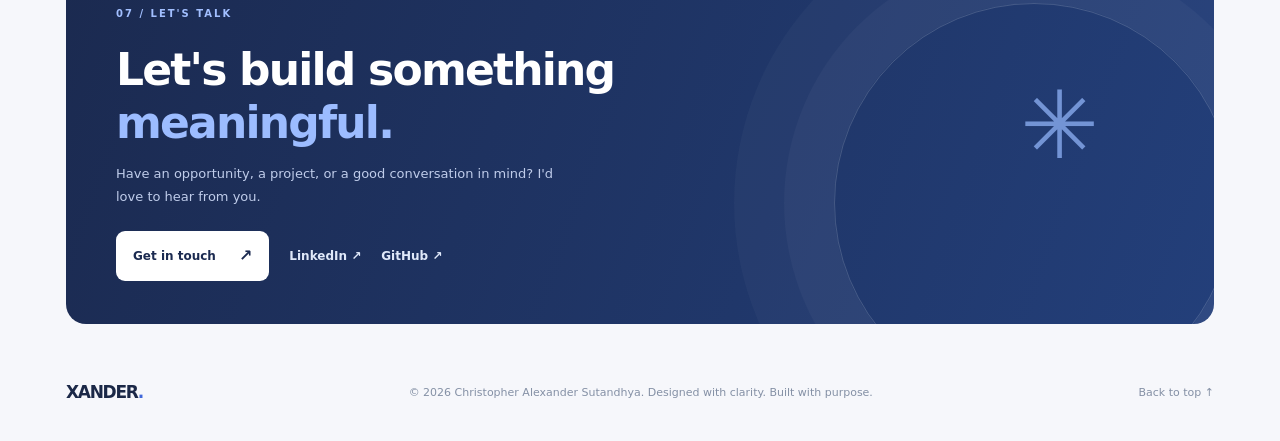
==== commit 5abf4f45: "Update index.html" ====
--- a/index.html
+++ b/index.html
@@ -65,7 +65,7 @@
 
     <section id="about" class="shell block-section section-reveal">
       <div class="section-heading section-heading-split"><div><p class="section-kicker"><span class="kicker-line"></span>01 / INTRODUCTION</p><h2>A little about <em>myself.</em></h2></div><p class="section-aside">A problem solver with an eye for the bigger picture.</p></div>
-      <div class="about-grid"><div class="about-quote surface"><span class="quote-glyph">“</span><p>Make complex things <span>clear, useful, and human.</span></p><div class="quote-decoration">↗</div></div><div class="about-description surface"><div class="about-caption"><span class="mini-star">✦</span> MY PERSPECTIVE</div><p id="about-text"></p><div class="about-tags" id="about-tags"><span>Analytical thinking</span><span>User-centric design</span><span>Continuous improvement</span></div></div></div>
+      <div class="about-grid"><div class="about-quote surface"><span class="quote-glyph">“</span><p>Clear requirements. <span>Aligned teams. Meaningful solutions.</span></p><div class="quote-decoration">↗</div></div><div class="about-description surface"><div class="about-caption"><span class="mini-star">✦</span> MY PERSPECTIVE</div><p id="about-text"></p><div class="about-tags" id="about-tags"><span>Analytical thinking</span><span>User-centric design</span><span>Continuous improvement</span></div></div></div>
     </section>
 
     <section id="work" class="shell block-section section-reveal">
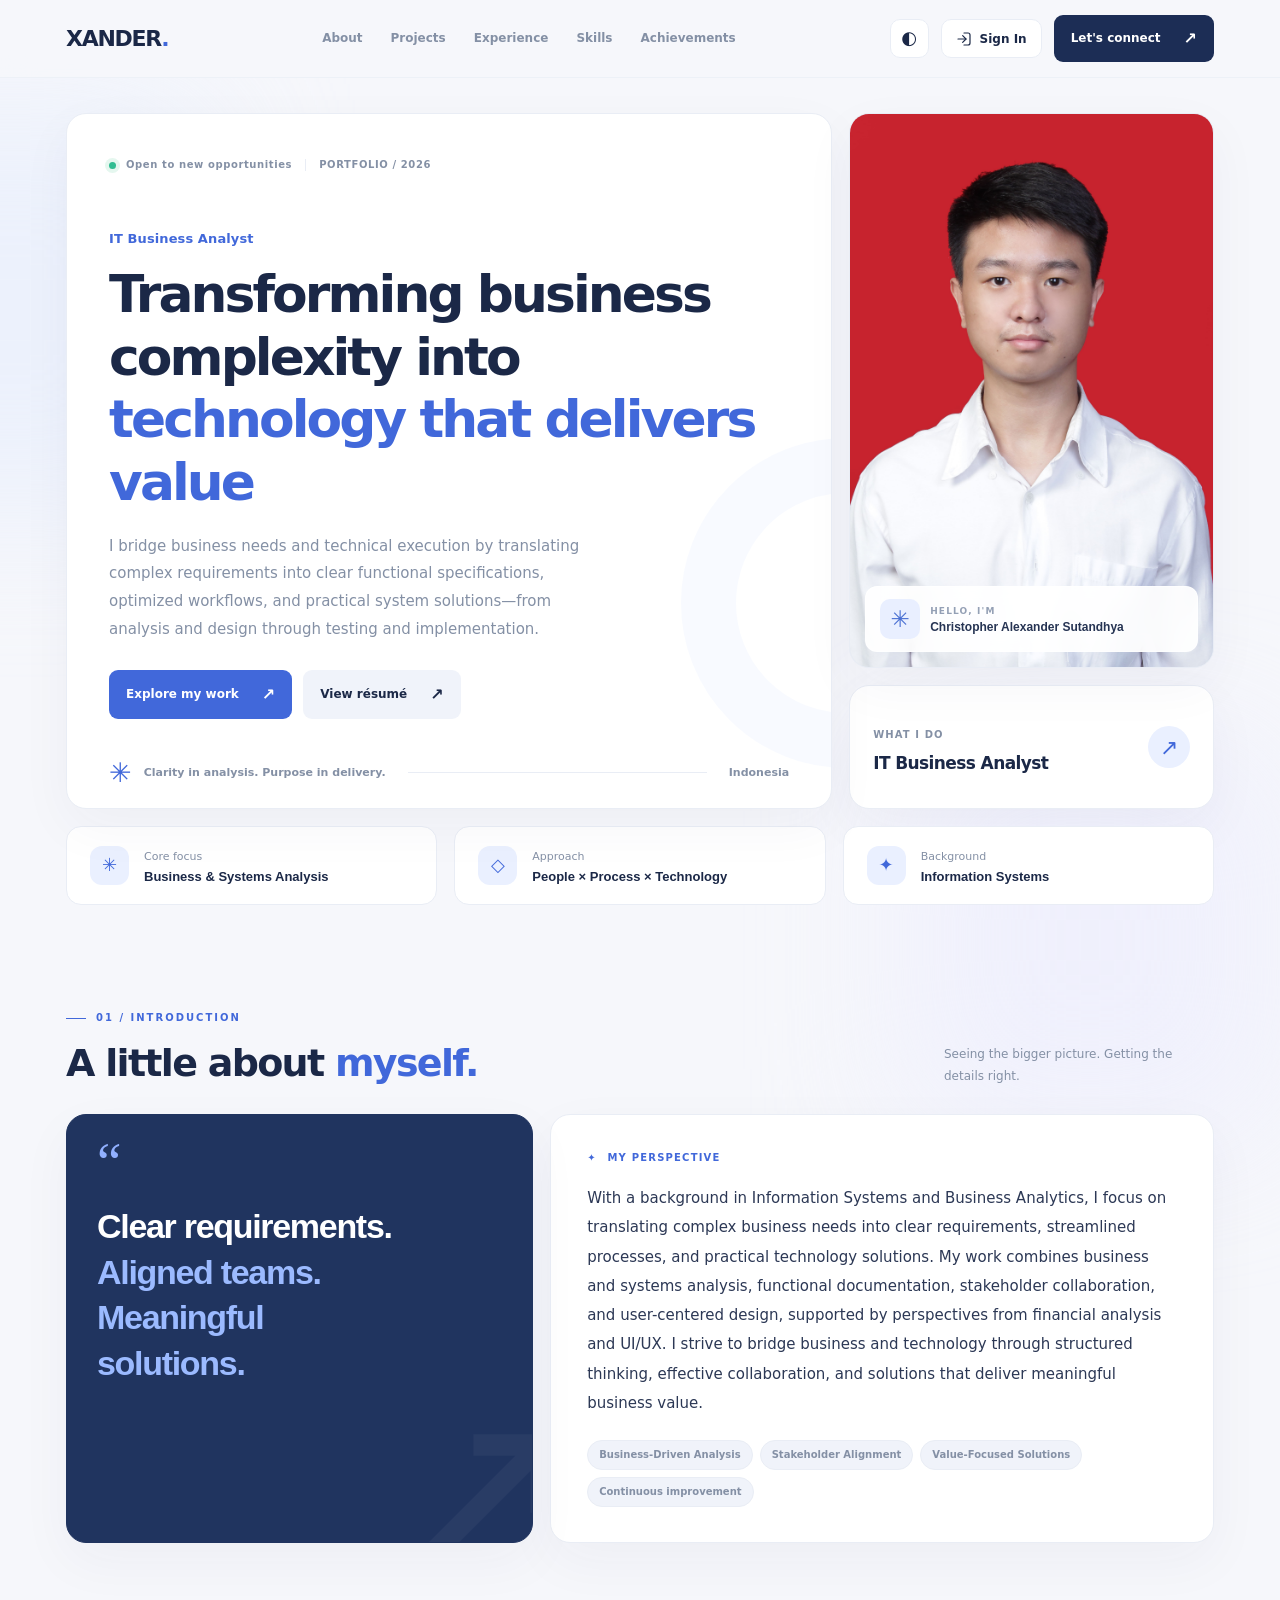
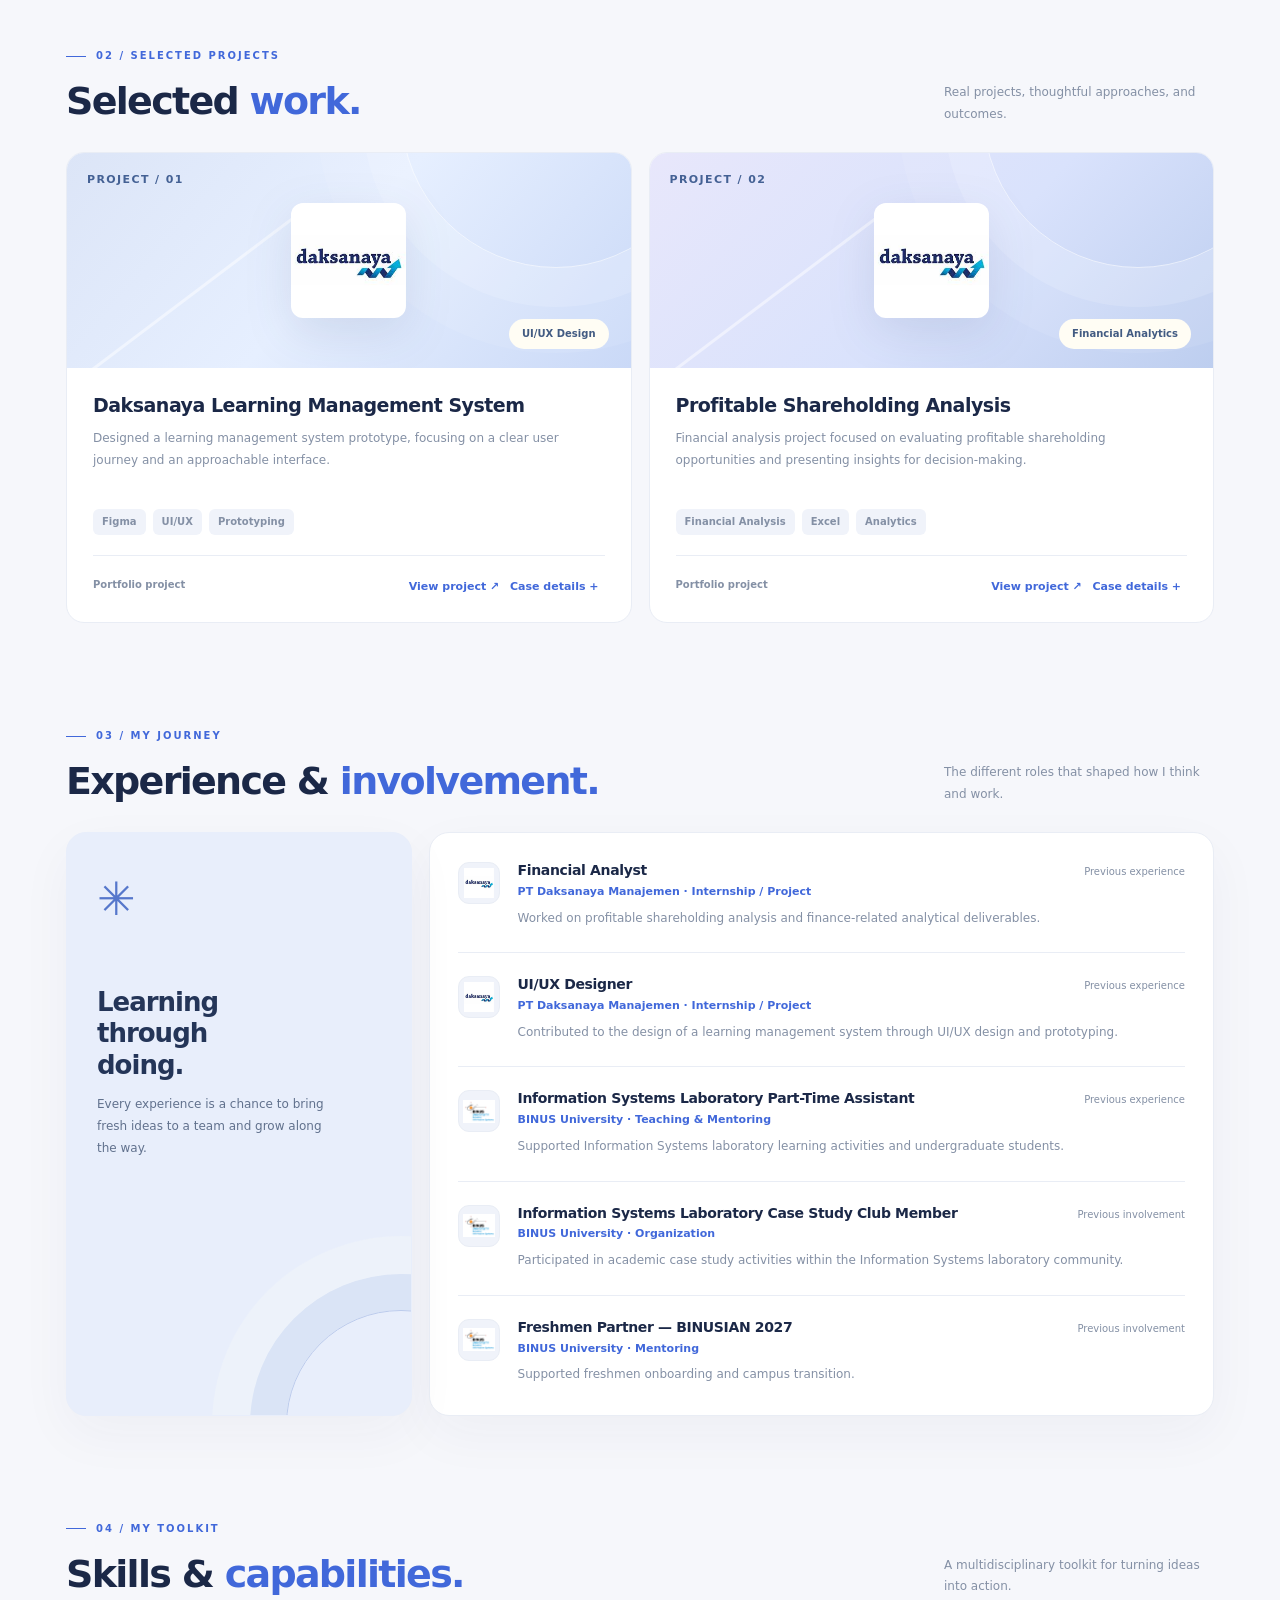
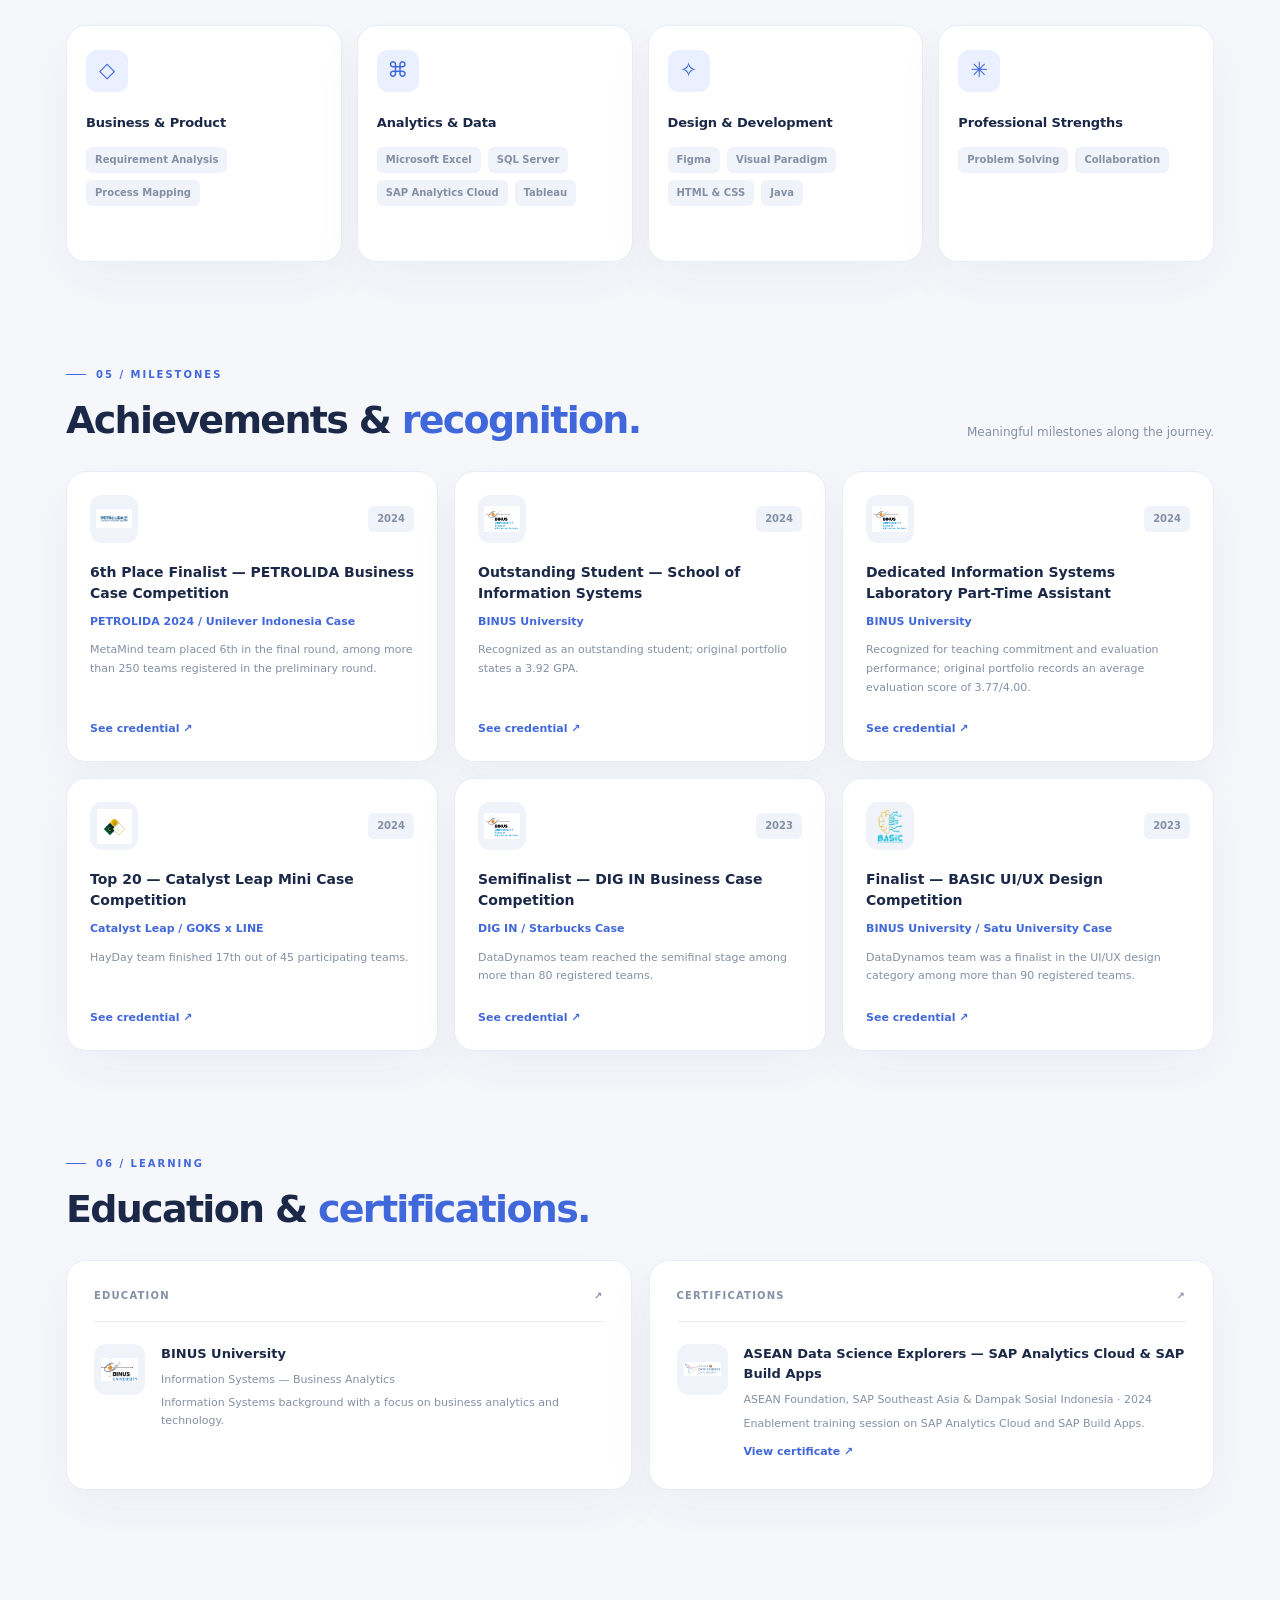
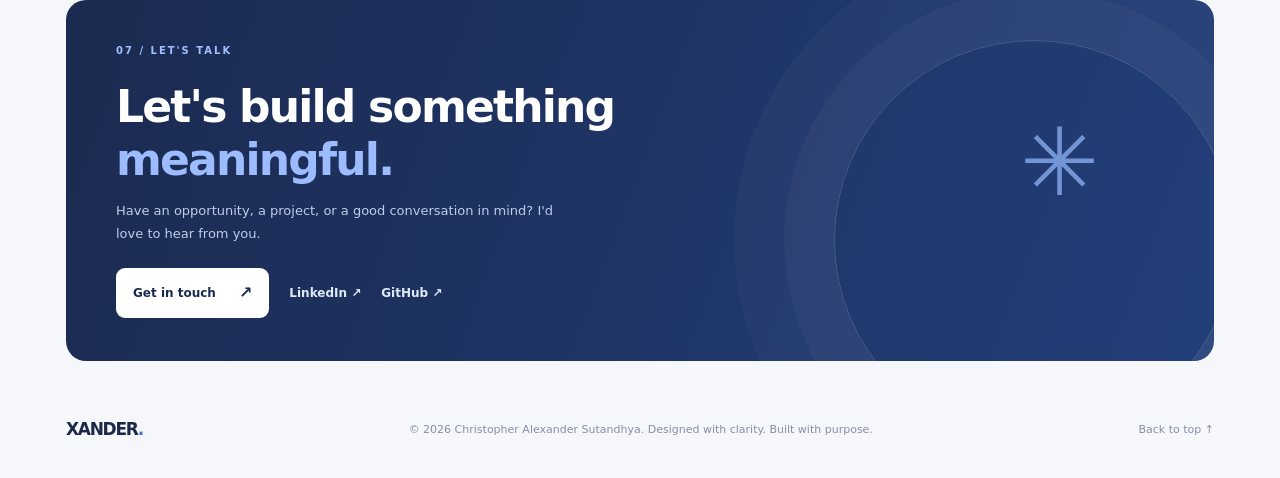
==== commit 30abd889: "Update index.html" ====
--- a/index.html
+++ b/index.html
@@ -20,7 +20,7 @@
   <div class="ambient ambient-right" aria-hidden="true"></div>
   <header class="site-header">
     <div class="shell header-inner">
-      <a class="brand" id="brand" href="#top" aria-label="Back to top">XANDER<span class="brand-dot">.</span></a>
+      <a class="brand" id="brand" href="#top" aria-label="Back to top">ALEXANDER<span class="brand-dot">.</span></a>
       <nav class="desktop-nav" aria-label="Main navigation">
         <a href="#about">About</a><a href="#work">Projects</a><a href="#experience">Experience</a><a href="#skills">Skills</a><a href="#achievements">Achievements</a>
       </nav>
@@ -50,7 +50,7 @@
             <a class="btn btn-primary" href="#work">Explore my work <span>↗</span></a>
             <a class="btn btn-soft" id="cv-link" href="#" target="_blank" rel="noopener noreferrer">View résumé <span>↗</span></a>
           </div>
-          <div class="hero-bottom"><span class="grid-mark">✳</span><span>Curiosity meets structure.</span><span class="hero-bottom-rule"></span><span id="hero-location">Indonesia</span></div>
+          <div class="hero-bottom"><span class="grid-mark">✳</span><span>Clarity in analysis. Purpose in delivery.</span><span class="hero-bottom-rule"></span><span id="hero-location">Indonesia</span></div>
         </div>
         <div class="hero-side">
           <div class="portrait-card surface">
@@ -64,8 +64,8 @@
     </section>
 
     <section id="about" class="shell block-section section-reveal">
-      <div class="section-heading section-heading-split"><div><p class="section-kicker"><span class="kicker-line"></span>01 / INTRODUCTION</p><h2>A little about <em>myself.</em></h2></div><p class="section-aside">A problem solver with an eye for the bigger picture.</p></div>
-      <div class="about-grid"><div class="about-quote surface"><span class="quote-glyph">“</span><p>Clear requirements. <span>Aligned teams. Meaningful solutions.</span></p><div class="quote-decoration">↗</div></div><div class="about-description surface"><div class="about-caption"><span class="mini-star">✦</span> MY PERSPECTIVE</div><p id="about-text"></p><div class="about-tags" id="about-tags"><span>Analytical thinking</span><span>User-centric design</span><span>Continuous improvement</span></div></div></div>
+      <div class="section-heading section-heading-split"><div><p class="section-kicker"><span class="kicker-line"></span>01 / INTRODUCTION</p><h2>A little about <em>myself.</em></h2></div><p class="section-aside">Seeing the bigger picture. Getting the details right.</p></div>
+      <div class="about-grid"><div class="about-quote surface"><span class="quote-glyph">“</span><p>Clear requirements. <span>Aligned teams. Meaningful solutions.</span></p><div class="quote-decoration">↗</div></div><div class="about-description surface"><div class="about-caption"><span class="mini-star">✦</span> MY PERSPECTIVE</div><p id="about-text"></p><div class="about-tags" id="about-tags"><span>Business-Driven Analysis</span><span>Stakeholder Alignment</span><span>Value-Focused Solutions</span><span>Continuous improvement</span></div></div></div>
     </section>
 
     <section id="work" class="shell block-section section-reveal">
@@ -87,7 +87,7 @@
 
     <section id="contact" class="shell contact-section section-reveal"><div class="contact-panel"><div class="contact-orb" aria-hidden="true"></div><p class="section-kicker contact-kicker">07 / LET'S TALK</p><h2>Let's build something <em>meaningful.</em></h2><p>Have an opportunity, a project, or a good conversation in mind? I'd love to hear from you.</p><div class="contact-actions"><a id="email-link" class="btn btn-white" href="mailto:christalexander2004@gmail.com">Get in touch <span>↗</span></a><a id="linkedin-link" class="contact-link" hidden>LinkedIn ↗</a><a id="github-link" class="contact-link" hidden>GitHub ↗</a></div><span class="contact-corner">✳</span></div></section>
   </main>
-  <footer class="shell footer"><a class="brand footer-brand" href="#top" id="footer-brand">XANDER<span class="brand-dot">.</span></a><span id="footer-copy">© 2026 Christopher Alexander. Designed with clarity. Built with purpose.</span><a id="admin-link" href="Sign-In.html" hidden>Admin</a><a href="#top">Back to top ↑</a></footer>
+  <footer class="shell footer"><a class="brand footer-brand" href="#top" id="footer-brand">ALEXANDER<span class="brand-dot">.</span></a><span id="footer-copy">© 2026 Christopher Alexander. Designed with clarity. Built with purpose.</span><a id="admin-link" href="Sign-In.html" hidden>Admin</a><a href="#top">Back to top ↑</a></footer>
   <div id="site-error" role="alert" class="load-error" hidden>Portfolio data could not be loaded. Check that data/portfolio.json and data/portfolio-fallback.js exist and are valid.</div>
 </body>
 </html>
